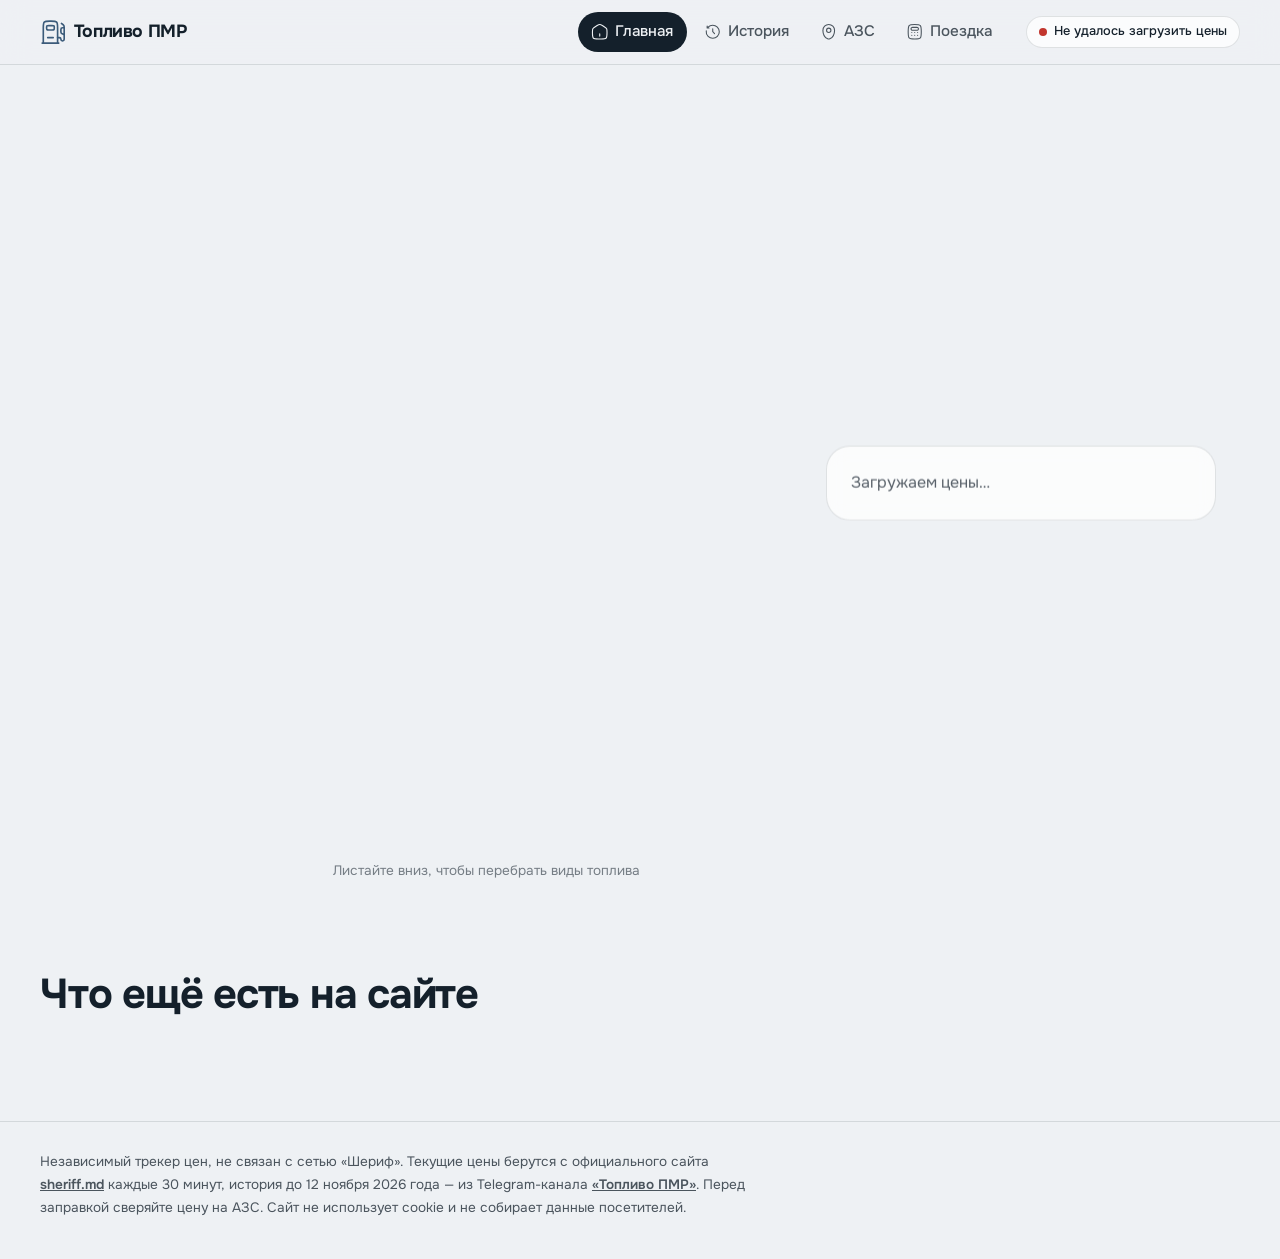
==== index.html @ 455dc2fa "Страницы сайта: 3D-главная, история, АЗС, поездка; иконки Solar" ====
<!doctype html>
<html lang="ru">
<head>
<meta charset="utf-8">
<meta name="viewport" content="width=device-width, initial-scale=1, viewport-fit=cover">
<title>Топливо ПМР</title>
<meta name="description" content="Цены на бензин и дизель в Приднестровье с официального сайта «Шерифа»: обновление каждые 30 минут, история с марта 2026, АЗС, калькулятор поездки.">
<link rel="preconnect" href="https://fonts.googleapis.com">
<link rel="preconnect" href="https://fonts.gstatic.com" crossorigin>
<link href="https://fonts.googleapis.com/css2?family=Onest:wght@400;500;600;700;800&display=swap" rel="stylesheet">
<link rel="stylesheet" href="assets/app.css">
<style>
/* Главная: липкая 3D-сцена в духе версии 5 «Пенки». Плашка с ценой стоит на месте внутри сцены, меняется только её содержимое. */
.story{position:relative}
.stage{position:sticky;top:64px;height:calc(100vh - 64px);height:calc(100svh - 64px);overflow:hidden;perspective:1300px}
#trigs{position:absolute;inset:0;pointer-events:none}
.trig{height:100vh;height:100svh}
.word{position:absolute;left:0;right:0;top:0;bottom:0;display:grid;place-items:center;pointer-events:none}
.word span{position:absolute;left:38%;transform:translate(-50%,30px) scale(.96);font-weight:800;letter-spacing:-.06em;line-height:.8;font-size:clamp(7rem,30vw,26rem);color:var(--soft);opacity:0;transition:opacity .6s var(--ease),transform .8s var(--ease),color .6s;white-space:nowrap}
.word span.on{opacity:1;transform:translate(-50%,0)}
.drops{position:absolute;inset:0;pointer-events:none;opacity:0;transition:opacity .6s}
.drops.on{opacity:1}
.drop{position:absolute;width:var(--s);height:calc(var(--s)*1.3);color:var(--accent);transition:color .6s}
.drop svg{display:block;width:100%;height:100%}
.drop.far svg{filter:blur(2px);opacity:.5}
.drop-front{z-index:3;opacity:0;transition:opacity .6s,color .6s} /* передние капли — отдельные элементы: полноэкранный слой поверх 3D Chrome рисует с ошибкой */
.drop-front.on{opacity:1}

/* закрытая 3D-канистра: корпус, ручка на стойках и крышка — коробки из шести граней */
.can-pos{position:absolute;left:38%;top:52%;width:0;height:0;transform-style:preserve-3d;z-index:2}
.can{position:absolute;left:0;top:0;width:0;height:0;transform-style:preserve-3d}
.part{position:absolute;left:0;top:0;width:0;height:0;transform-style:preserve-3d}
.f{position:absolute;border-radius:6px;transition:background-color .6s}
.f-front,.f-back{background:var(--can)}
.f-left,.f-right,.f-bottom{background:var(--can-side)}
.f-top{background:var(--can-top)}
/* выдавленный крест, как на настоящих канистрах */
.x{background:
  linear-gradient(32deg,transparent calc(50% - 3px),rgba(255,255,255,.1) calc(50% - 3px),rgba(255,255,255,.1) calc(50% + 3px),transparent calc(50% + 3px)),
  linear-gradient(-32deg,transparent calc(50% - 3px),rgba(0,0,0,.14) calc(50% - 3px),rgba(0,0,0,.14) calc(50% + 3px),transparent calc(50% + 3px)),var(--can)}
.f-left.x,.f-right.x{background-color:var(--can-side)}
.lbl{position:absolute;inset:16% 12% 12%;display:flex;flex-direction:column;justify-content:space-between;color:var(--label);transition:color .6s}
.lbl .code{font-weight:800;letter-spacing:-.06em;line-height:.85}
.lbl .nm{font-weight:600;opacity:.9}
.lbl .brand{display:flex;justify-content:space-between;opacity:.7;font-weight:500}
.shadow{position:absolute;left:-150px;top:0;width:300px;height:60px;background:radial-gradient(closest-side,rgba(0,0,0,.22),transparent);filter:blur(4px);transform:rotateX(90deg)}

/* плашка с ценой — неподвижна внутри сцены */
.info{position:absolute;right:max(24px,5vw);top:50%;transform:translateY(-50%);width:min(390px,40vw);z-index:5;display:grid;gap:14px}
.info .inner{transition:opacity .35s var(--ease),transform .35s var(--ease)}
.info.swap .inner{opacity:0;transform:translateY(8px)}
.info h1{font-size:1.6rem}
.info .label{font-size:.85rem;font-weight:600;opacity:.65;margin-bottom:6px}
.price{font-weight:800;font-size:clamp(3rem,6vw,4.4rem);letter-spacing:-.05em;line-height:.95}
.price small{font-size:1rem;font-weight:500;letter-spacing:0;opacity:.6;margin-left:.3rem}
.meta{display:flex;flex-wrap:wrap;gap:6px;margin-top:12px}
.spark{width:100%;height:56px;display:block;margin-top:14px}
.spark-cap{display:flex;justify-content:space-between;font-size:.78rem;opacity:.6}
.acts{display:flex;gap:8px;flex-wrap:wrap;margin-top:16px}
.rows{list-style:none;padding:0;display:grid;gap:2px;margin-top:10px}
.rows button{width:100%;display:grid;grid-template-columns:44px 1fr auto;align-items:center;gap:10px;background:none;border:0;border-radius:12px;padding:8px 6px;text-align:left;cursor:pointer;transition:background-color .2s}
.rows button:hover{background:var(--soft)}
.rows .code{display:grid;place-items:center;height:30px;border-radius:8px;color:#fff;font-weight:700;font-size:.85rem}
.rows b{font-weight:700;font-size:1.05rem}
.hint{position:absolute;left:38%;bottom:20px;transform:translateX(-50%);font-size:.85rem;opacity:.55;z-index:5;transition:opacity .4s}

/* дальше — ссылки на разделы */
.next{padding-block:72px 0}
.next h2{font-size:clamp(1.8rem,4vw,2.6rem);margin-bottom:24px}
.tiles{display:grid;grid-template-columns:repeat(3,minmax(0,1fr));gap:16px}
.tile{display:grid;gap:10px;text-decoration:none;transition:transform .3s var(--ease),border-color .3s}
.tile:hover{transform:translateY(-4px);border-color:var(--ink)}
.tile .icon{width:2rem;height:2rem;color:var(--accent)}
.tile h3{font-size:1.4rem}
.tile p{opacity:.7}
.tile .go{display:flex;align-items:center;gap:.4rem;font-weight:600;margin-top:6px}

@media (max-width:820px){
  .stage{top:64px;height:calc(100svh - 64px - 70px)}
  .word span{left:50%;top:22%;font-size:clamp(6rem,34vw,12rem)}
  .can-pos{left:50%;top:33%}
  .info{left:12px;right:12px;top:auto;bottom:12px;transform:none;width:auto}
  .info.box{padding:16px 18px}
  .price{font-size:2.6rem}
  .spark{height:40px;margin-top:8px}
  .rows button{padding:5px 4px}
  .hint{display:none}
  .tiles{grid-template-columns:minmax(0,1fr)}
}
</style>
</head>
<body>
<main>
  <div class="story" id="story">
    <div class="stage" id="stage">
      <div class="word" id="words" aria-hidden="true"></div>
      <div class="can-pos" id="canPos"><div class="can" id="can"></div></div>
      <section class="info box" id="info" aria-live="polite"><div class="inner" id="infoInner"><p class="muted">Загружаем цены…</p></div></section>
      <span class="hint" id="hint">Листайте вниз, чтобы перебрать виды топлива</span>
    </div>
    <div id="trigs"></div>
  </div>

  <section class="next gutter"><div class="wrap">
    <h2>Что ещё есть на сайте</h2>
    <div class="tiles" id="tiles"></div>
  </div></section>
</main>

<script type="module">
import { chrome, watchData, FUEL_META, icon, rub, esc, fmtDate, deltaPill } from './assets/app.js';
chrome();
const $ = s => document.querySelector(s);
const reduce = matchMedia('(prefers-reduced-motion:reduce)').matches;
const DROPS = [[8,16,34,.25],[60,10,22,.2],[66,70,46,.5],[4,68,58,.55],[50,86,20,.2],[22,40,26,.22],[70,36,18,.2]];
let api = null, current = 'intro', built = false;

// ---------- канистра: коробка из шести граней с центром в начале координат
function box(w, h, d, cls = '', front = '', back = '') {
  const f = (name, fw, fh, tr, inner = '') => `<div class="f f-${name} ${name === 'left' || name === 'right' || name === 'back' ? cls : ''}" style="width:${fw}px;height:${fh}px;left:${-fw / 2}px;top:${-fh / 2}px;transform:${tr}">${inner}</div>`;
  return f('front', w, h, `translateZ(${d / 2}px)`, front) + f('back', w, h, `rotateY(180deg) translateZ(${d / 2}px)`, back)
    + f('right', d, h, `rotateY(90deg) translateZ(${w / 2}px)`) + f('left', d, h, `rotateY(-90deg) translateZ(${w / 2}px)`)
    + f('top', w, d, `rotateX(90deg) translateZ(${h / 2}px)`) + f('bottom', w, d, `rotateX(-90deg) translateZ(${h / 2}px)`);
}
const part = (x, y, z, html) => `<div class="part" style="transform:translate3d(${x}px,${y}px,${z}px)">${html}</div>`;
function buildCan() {
  const W = Math.round(Math.min(220, innerWidth * (innerWidth < 820 ? .38 : .17))), H = W * 1.32, D = W * .5;
  const hb = W * .44, post = W * .16, th = W * .07, hx = W * .12, top = -H / 2;
  const label = `<div class="lbl" style="font-size:${W * .065}px"><div><div class="code" id="cCode" style="font-size:${W * .34}px">ПМР</div><div class="nm" id="cName">Цены «Шерифа»</div></div><div class="brand"><span>Топливо ПМР</span><span id="cVol">20 л</span></div></div>`;
  $('#can').innerHTML =
    box(W, H, D, 'x', label, '')
    + part(hx, top - post - th / 2, 0, box(hb, th, D * .3))                                   // ручка
    + part(hx - hb / 2 + th / 2, top - post / 2, 0, box(th, post, D * .3))                    // стойки ручки
    + part(hx + hb / 2 - th / 2, top - post / 2, 0, box(th, post, D * .3))
    + part(-W * .3, top - W * .05, D * .1, box(W * .16, W * .1, W * .16))                     // крышка горловины
    + `<div class="shadow" style="transform:translateY(${H / 2 + 4}px) rotateX(90deg)"></div>`;
}

// ---------- сцена
function buildStory() {
  const words = $('#words'), stage = $('#stage');
  words.innerHTML = `<span data-w="intro" class="on">ПМР</span>` + api.fuels.map(f => `<span data-w="${f.id}">${FUEL_META[f.id].code}</span>`).join('');
  ['intro', ...api.fuels.map(f => f.id)].forEach(fl => {
    const layer = document.createElement('div'); layer.className = 'drops'; layer.dataset.l = fl; stage.insertBefore(layer, $('#canPos'));
    DROPS.forEach(([x, y, s, sp]) => {
      const front = sp >= .45, d = document.createElement('div');
      d.className = 'drop' + (sp < .3 ? ' far' : '') + (front ? ' drop-front' : '');
      d.style.cssText = `left:${x}%;top:${y}%;--s:${s}px`; d.dataset.speed = sp; d.dataset.fl = fl;
      d.innerHTML = icon('drop', '');
      (front ? stage : layer).appendChild(d);
    });
  });
  $('#trigs').innerHTML = ['intro', ...api.fuels.map(f => f.id)].map(id => `<div class="trig" data-f="${id}" id="t-${id}"></div>`).join('');
  $('#story').style.height = `calc(${api.fuels.length + 1} * 100svh)`; // триггеры лежат поверх сцены, по экрану на вид топлива
  const io = new IntersectionObserver(es => es.forEach(e => { if (e.isIntersecting) setFuel(e.target.dataset.f); }), { rootMargin: '-50% 0px -50% 0px' });
  document.querySelectorAll('.trig').forEach(t => io.observe(t));
  buildCan();
  let rt; addEventListener('resize', () => { clearTimeout(rt); rt = setTimeout(() => { buildCan(); fillCan(current); }, 150); });
  built = true;
}

function sparkline(id) {
  const edge = Date.now() - 90 * 864e5, h = api.history;
  const pts = h.filter(p => new Date(p.t).getTime() >= edge);
  const before = [...h].reverse().find(p => new Date(p.t).getTime() < edge);
  const series = [...(before ? [{ t: new Date(edge).toISOString(), v: before.rub[id] }] : []), ...pts.map(p => ({ t: p.t, v: p.rub[id] })), { t: new Date().toISOString(), v: api.price(id) }];
  const t0 = new Date(series[0].t).getTime(), t1 = Date.now(), vs = series.map(p => p.v), lo = Math.min(...vs), hi = Math.max(...vs) || 1;
  const X = t => (new Date(t).getTime() - t0) / (t1 - t0 || 1) * 300, Y = v => 50 - (hi === lo ? 25 : (v - lo) / (hi - lo) * 44) - 3;
  let d = ''; series.forEach((p, i) => { d += i ? `H${X(p.t).toFixed(1)}V${Y(p.v).toFixed(1)}` : `M0 ${Y(p.v).toFixed(1)}`; });
  return { svg: `<svg class="spark" viewBox="0 0 300 50" preserveAspectRatio="none" aria-hidden="true"><path d="${d}V50H0Z" fill="${FUEL_META[id].color}" opacity=".12"/><path d="${d}" fill="none" stroke="${FUEL_META[id].color}" stroke-width="2.5" vector-effect="non-scaling-stroke"/></svg>`, lo, hi };
}

function infoHtml(id) {
  if (id === 'intro') {
    return `<div class="label">Розничные цены «Шерифа» сегодня</div><h1>Цены на топливо в Приднестровье</h1>
      <ul class="rows num">${api.fuels.map(f => `<li><button type="button" data-go="${f.id}"><span class="code" style="background:${FUEL_META[f.id].color}">${FUEL_META[f.id].code}</span><span>${esc(f.name)}</span><b>${rub(api.price(f.id))} ₽</b></button></li>`).join('')}</ul>`;
  }
  const f = api.fuel(id), lc = api.lastChange(id), m = api.changeOver(id, 30), usd = api.usd(id), card = api.latest.cards?.[1]?.rub?.[id], sp = sparkline(id);
  return `<div class="label">${esc(f.name)}</div><div class="price num">${rub(api.price(id))}<small>₽ / л</small></div>
    <div class="meta num">${lc ? deltaPill(lc.d, ' · ' + fmtDate(lc.t)) : ''}${m != null ? deltaPill(m, ' за месяц') : ''}${usd ? `<span class="pill">$${usd.toFixed(2)}</span>` : ''}${card ? `<span class="pill">${icon('card-linear')}от 1000 л: ${rub(card)}</span>` : ''}</div>
    ${sp.svg}<div class="spark-cap num"><span>90 дней</span><span>${rub(sp.lo)} – ${rub(sp.hi)} ₽</span></div>
    <div class="acts"><a class="btn" href="history.html?fuel=${id}">${icon('history-linear')}История</a><a class="btn ghost" href="trip.html?fuel=${id}">${icon('calculator-linear')}Поездка</a></div>`;
}

function fillCan(id) {
  if (!$('#cCode')) return;
  $('#cCode').textContent = id === 'intro' ? 'ПМР' : FUEL_META[id].code;
  $('#cName').textContent = id === 'intro' ? 'Цены «Шерифа»' : api.fuel(id).name;
}

function setFuel(id, force) {
  if (id === current && !force) return; current = id;
  if (id === 'intro') delete document.documentElement.dataset.fuel; else document.documentElement.dataset.fuel = id;
  document.querySelectorAll('.word span').forEach(w => w.classList.toggle('on', w.dataset.w === id));
  document.querySelectorAll('.drops').forEach(l => l.classList.toggle('on', l.dataset.l === id));
  document.querySelectorAll('.drop-front').forEach(d => d.classList.toggle('on', d.dataset.fl === id));
  fillCan(id);
  const info = $('#info');
  info.classList.add('swap');
  setTimeout(() => {
    $('#infoInner').innerHTML = infoHtml(id);
    document.querySelectorAll('[data-go]').forEach(b => b.addEventListener('click', () => $('#t-' + b.dataset.go).scrollIntoView({ behavior: reduce ? 'auto' : 'smooth', block: 'center' })));
    info.classList.remove('swap');
  }, reduce ? 0 : 180);
}

// канистра вращается от прокрутки и наклоняется за курсором; капли — параллакс
let mx = 0, my = 0, ticking = false;
function frame() {
  ticking = false; if (!built) return;
  const story = $('#story'), vh = innerHeight, local = scrollY - story.offsetTop, p = Math.min(Math.max(local / (story.offsetHeight - vh), 0), 1);
  $('#can').style.transform = reduce ? 'rotateX(-12deg) rotateY(-28deg)' : `rotateX(${(-12 - my * 10).toFixed(1)}deg) rotateY(${(-28 + p * 720 + mx * 20).toFixed(1)}deg) translateY(${(Math.sin(p * Math.PI * 10) * 8).toFixed(1)}px)`;
  if (!reduce) document.querySelectorAll('.drop').forEach(el => {
    const i = ['intro', ...api.fuels.map(f => f.id)].indexOf(el.dataset.fl), d = local - i * vh;
    el.style.transform = `translateY(${(-d * el.dataset.speed).toFixed(1)}px) rotate(${(d * .03).toFixed(1)}deg)`;
  });
  $('#hint').style.opacity = local > 40 ? 0 : .55;
}
const req = () => { if (!ticking) { ticking = true; requestAnimationFrame(frame); } };
addEventListener('scroll', req, { passive: true }); addEventListener('resize', req);
if (matchMedia('(pointer:fine)').matches) addEventListener('pointermove', e => { mx = e.clientX / innerWidth - .5; my = e.clientY / innerHeight - .5; req(); });

function tiles() {
  const h = api.history, st = api.latest.cities.reduce((n, c) => n + c.stations.length, 0), trip = 150 * 7.5 / 100 * api.price('f-95');
  $('#tiles').innerHTML = [
    ['history.html', 'history-linear', 'История цен', `${h.length} изменений с ${fmtDate(h[0].t, { day: 'numeric', month: 'long', year: 'numeric' })}. График, рекорды и все шаги цены.`],
    ['stations.html', 'map-point-linear', 'Города и АЗС', `${st} заправок в ${api.latest.cities.length} городах, адреса и маршрут в Яндекс Картах.`],
    ['trip.html', 'calculator-linear', 'Сколько стоит поездка', `Тирасполь — Кишинёв и обратно на 95-м ≈ ${rub(trip)} ₽. Посчитайте свою.`],
  ].map(([href, ic, t, p]) => `<a class="tile box" href="${href}">${icon(ic)}<h3>${t}</h3><p>${p}</p><span class="go">Открыть ${icon('arrow-right-linear')}</span></a>`).join('');
}

watchData(next => {
  api = next;
  if (!built) buildStory();
  setFuel(current, true); tiles(); frame();
});
</script>
</body>
</html>
---- assets/app.css ----
/* Общие стили всех страниц «Топливо ПМР». Палитра меняется под вид топлива через data-fuel на <html>. */
:root{
  --bg:#EEF1F4; --ink:#14202B; --accent:#3B5B7A; --soft:#DCE2E8;
  --can:#2A3846; --can-side:#1C2732; --can-top:#3A4B5C; --label:#EEF1F4;
  --card:rgba(255,255,255,.74); --line:rgba(20,32,43,.12); --down:#16803C; --up:#C2362E;
  --font:"Onest",system-ui,sans-serif; --ease:cubic-bezier(.16,1,.3,1);
}
:root[data-fuel="f-98"]{--bg:#E9E5F5;--ink:#2B1F5C;--accent:#5B47B8;--soft:#D6CFEE;--can:#3A2B7A;--can-side:#271C57;--can-top:#4C3B94;--label:#EFEBFA}
:root[data-fuel="f-95p"]{--bg:#FBEBD3;--ink:#5A3510;--accent:#C07A1E;--soft:#F2D6AC;--can:#B8701A;--can-side:#8A5212;--can-top:#CC8530;--label:#FFF4E2}
:root[data-fuel="f-95"]{--bg:#E2F1E6;--ink:#163D25;--accent:#1F7A45;--soft:#C7E4CF;--can:#1F7A45;--can-side:#145530;--can-top:#2B8F55;--label:#E9F7EC}
:root[data-fuel="f-dte"]{--bg:#E1ECF7;--ink:#10304F;--accent:#1D5C99;--soft:#C8DBEE;--can:#1D5C99;--can-side:#123E69;--can-top:#2A6FB0;--label:#E8F1FA}
:root[data-fuel="f-dt"]{--bg:#E8E7E3;--ink:#222220;--accent:#55554E;--soft:#D4D3CD;--can:#3A3A34;--can-side:#24241F;--can-top:#4A4A43;--label:#EFEEEA}
*{box-sizing:border-box;margin:0}
[hidden]{display:none!important}
html{scroll-behavior:smooth}
body{background:var(--bg);color:var(--ink);font:400 1rem/1.55 var(--font);-webkit-font-smoothing:antialiased;transition:background-color .6s ease,color .6s ease}
a{color:inherit}
button,select,input{font:inherit;color:inherit}
:focus-visible{outline:2px solid var(--ink);outline-offset:3px;border-radius:8px}
.gutter{padding-left:max(20px,env(safe-area-inset-left,0px));padding-right:max(20px,env(safe-area-inset-right,0px))}
.wrap{max-width:1200px;margin:0 auto}
.num{font-variant-numeric:tabular-nums}
.icon{width:1.15em;height:1.15em;flex:none}
h1,h2,h3{font-weight:700;letter-spacing:-.03em;line-height:1.05;text-wrap:balance}

/* шапка и меню */
.site-header{position:sticky;top:0;z-index:40;padding-top:env(safe-area-inset-top,0px);background:color-mix(in srgb,var(--bg) 80%,transparent);backdrop-filter:blur(14px);-webkit-backdrop-filter:blur(14px);border-bottom:1px solid var(--line);transition:background-color .6s}
.site-header .bar{display:flex;align-items:center;gap:20px;height:64px}
.logo{display:flex;align-items:center;gap:.45rem;font-weight:700;font-size:1.1rem;letter-spacing:-.02em;text-decoration:none;white-space:nowrap}
.logo .icon{width:1.5em;height:1.5em;color:var(--accent);transition:color .6s}
.nav{display:flex;gap:4px;margin-left:auto}
.nav a{display:flex;align-items:center;gap:.4rem;padding:.5rem .85rem;border-radius:999px;text-decoration:none;font-weight:500;font-size:.95rem;opacity:.75;transition:background-color .25s,opacity .25s}
.nav a:hover{opacity:1;background:var(--soft)}
.nav a[aria-current=page]{opacity:1;background:var(--ink);color:var(--bg)}
.status{display:inline-flex;align-items:center;gap:.45rem;font-size:.8rem;font-weight:500;border:1px solid var(--line);border-radius:999px;padding:.3rem .75rem;background:var(--card);white-space:nowrap}
.status i{width:8px;height:8px;border-radius:50%;background:var(--down);animation:pulse 2s ease-in-out infinite}
.status.err i{background:var(--up);animation:none}
@keyframes pulse{50%{opacity:.35}}

/* общие элементы */
.box{background:var(--card);border:1px solid var(--line);border-radius:24px;padding:24px;backdrop-filter:blur(10px);-webkit-backdrop-filter:blur(10px)}
.chips{display:flex;flex-wrap:wrap;gap:6px}
.chip{border:1px solid var(--line);background:var(--card);border-radius:999px;padding:.42rem .9rem;font-weight:500;font-size:.9rem;cursor:pointer;transition:background-color .25s,color .25s,border-color .25s}
.chip:hover{border-color:var(--ink)}
.chip[aria-pressed=true]{background:var(--ink);color:var(--bg);border-color:var(--ink)}
.chip .sw{display:inline-block;width:8px;height:8px;border-radius:50%;margin-right:.4rem;vertical-align:1px}
.pill{display:inline-flex;align-items:center;gap:.3rem;font-size:.82rem;font-weight:600;border:1px solid var(--line);border-radius:999px;padding:.22rem .65rem;background:var(--card)}
.pill.down{color:var(--down)}.pill.up{color:var(--up)}
.btn{display:inline-flex;align-items:center;gap:.45rem;font-weight:600;font-size:.95rem;background:var(--ink);color:var(--bg);border:0;border-radius:999px;padding:.75rem 1.2rem;cursor:pointer;text-decoration:none;transition:background-color .6s,color .6s,transform .15s var(--ease)}
.btn:active{transform:scale(.96)}
.btn.ghost{background:transparent;color:var(--ink);border:1px solid var(--line)}
.page-head{padding-block:56px 28px}
.page-head h1{font-size:clamp(2.2rem,5.5vw,3.6rem)}
.page-head p{max-width:56ch;margin-top:12px;opacity:.75}
.muted{opacity:.7}
.site-footer{margin-top:80px;border-top:1px solid var(--line);padding-block:28px 40px;font-size:.85rem;line-height:1.7}
.site-footer p{opacity:.75;max-width:80ch}
.site-footer a{font-weight:600}

/* нижнее меню на телефоне */
.tabbar{display:none}
@media (max-width:820px){
  .nav{display:none}
  .status{margin-left:auto;font-size:.72rem;padding:.25rem .6rem}
  .tabbar{display:flex;position:fixed;left:0;right:0;bottom:0;z-index:50;justify-content:space-around;padding:6px 8px calc(6px + env(safe-area-inset-bottom,0px));background:color-mix(in srgb,var(--bg) 86%,transparent);backdrop-filter:blur(14px);-webkit-backdrop-filter:blur(14px);border-top:1px solid var(--line);transition:background-color .6s}
  .tabbar a{display:flex;flex-direction:column;align-items:center;gap:2px;font-size:.7rem;font-weight:500;text-decoration:none;padding:6px 10px;border-radius:12px;opacity:.65}
  .tabbar a .icon{width:1.4em;height:1.4em}
  .tabbar a[aria-current=page]{opacity:1;color:var(--accent)}
  body{padding-bottom:calc(70px + env(safe-area-inset-bottom,0px))}
}
@media (prefers-reduced-motion:reduce){html{scroll-behavior:auto}*{transition:none!important;animation:none!important}}
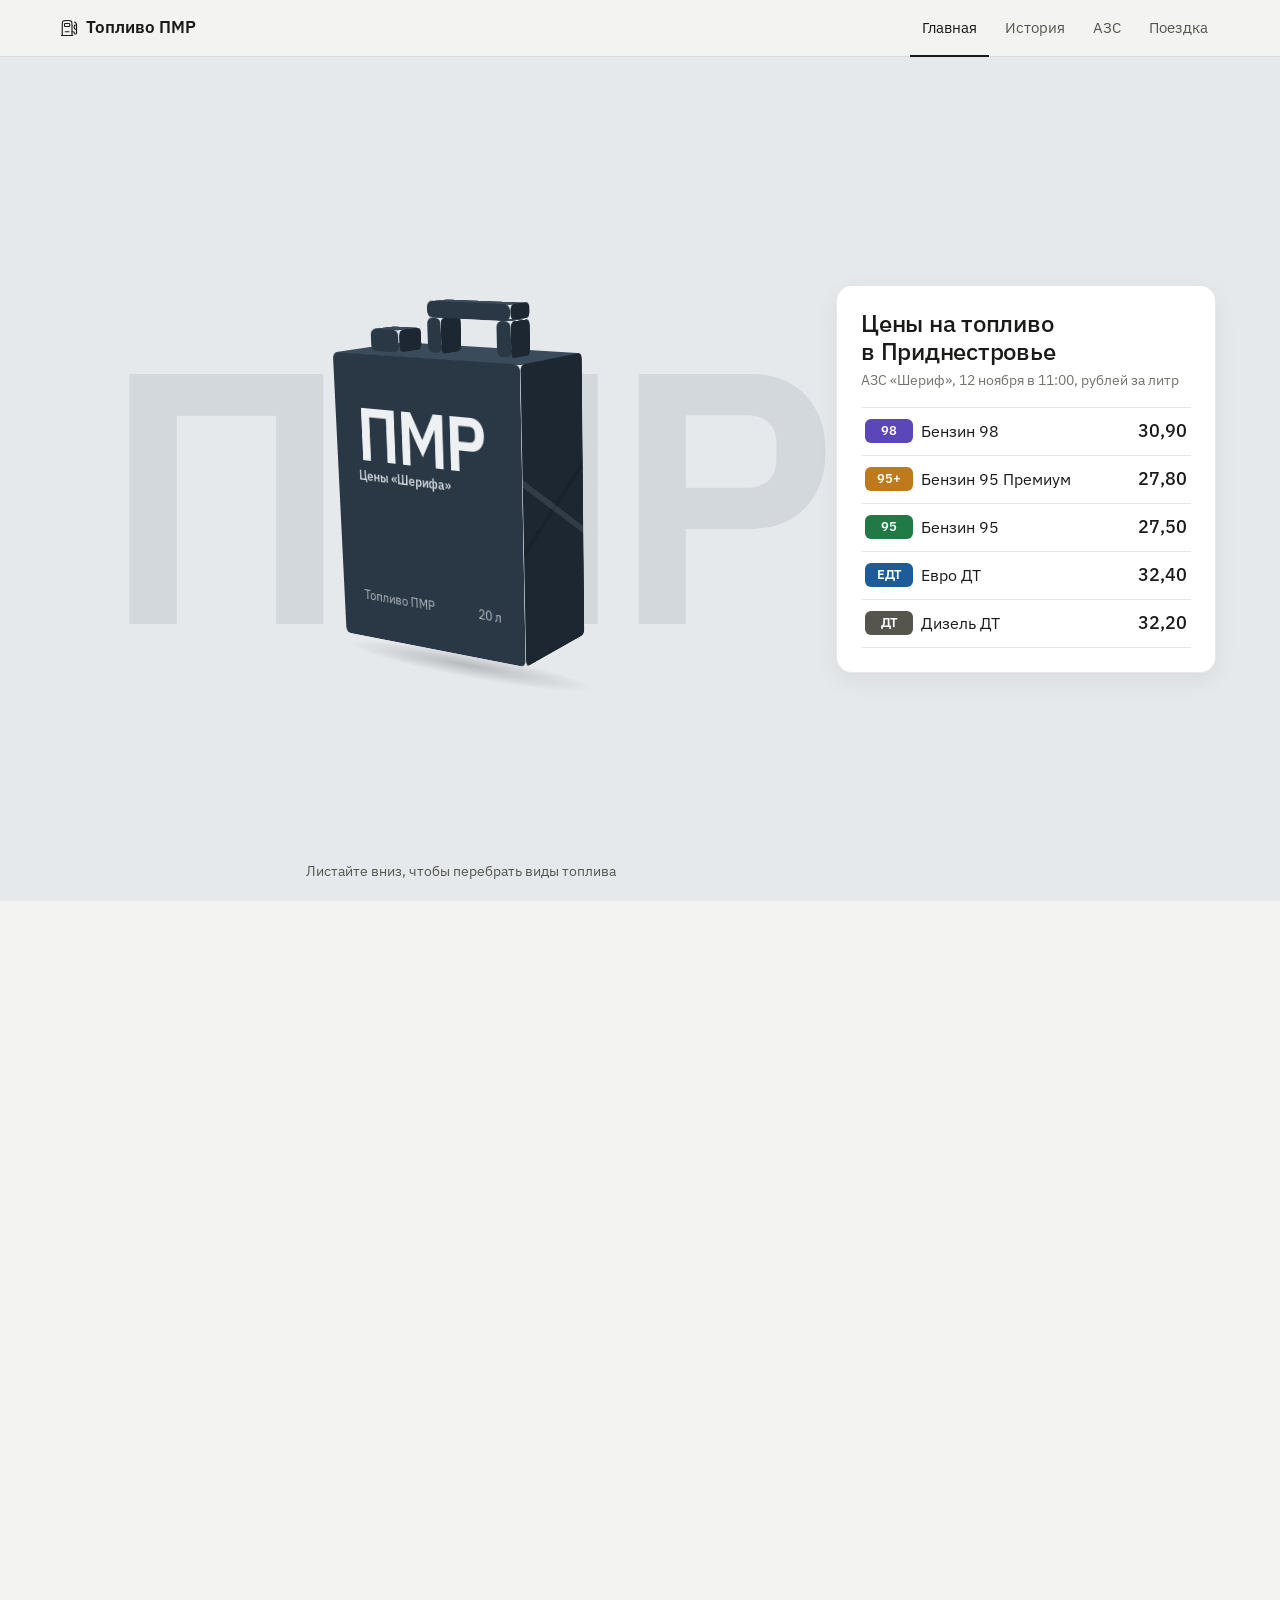
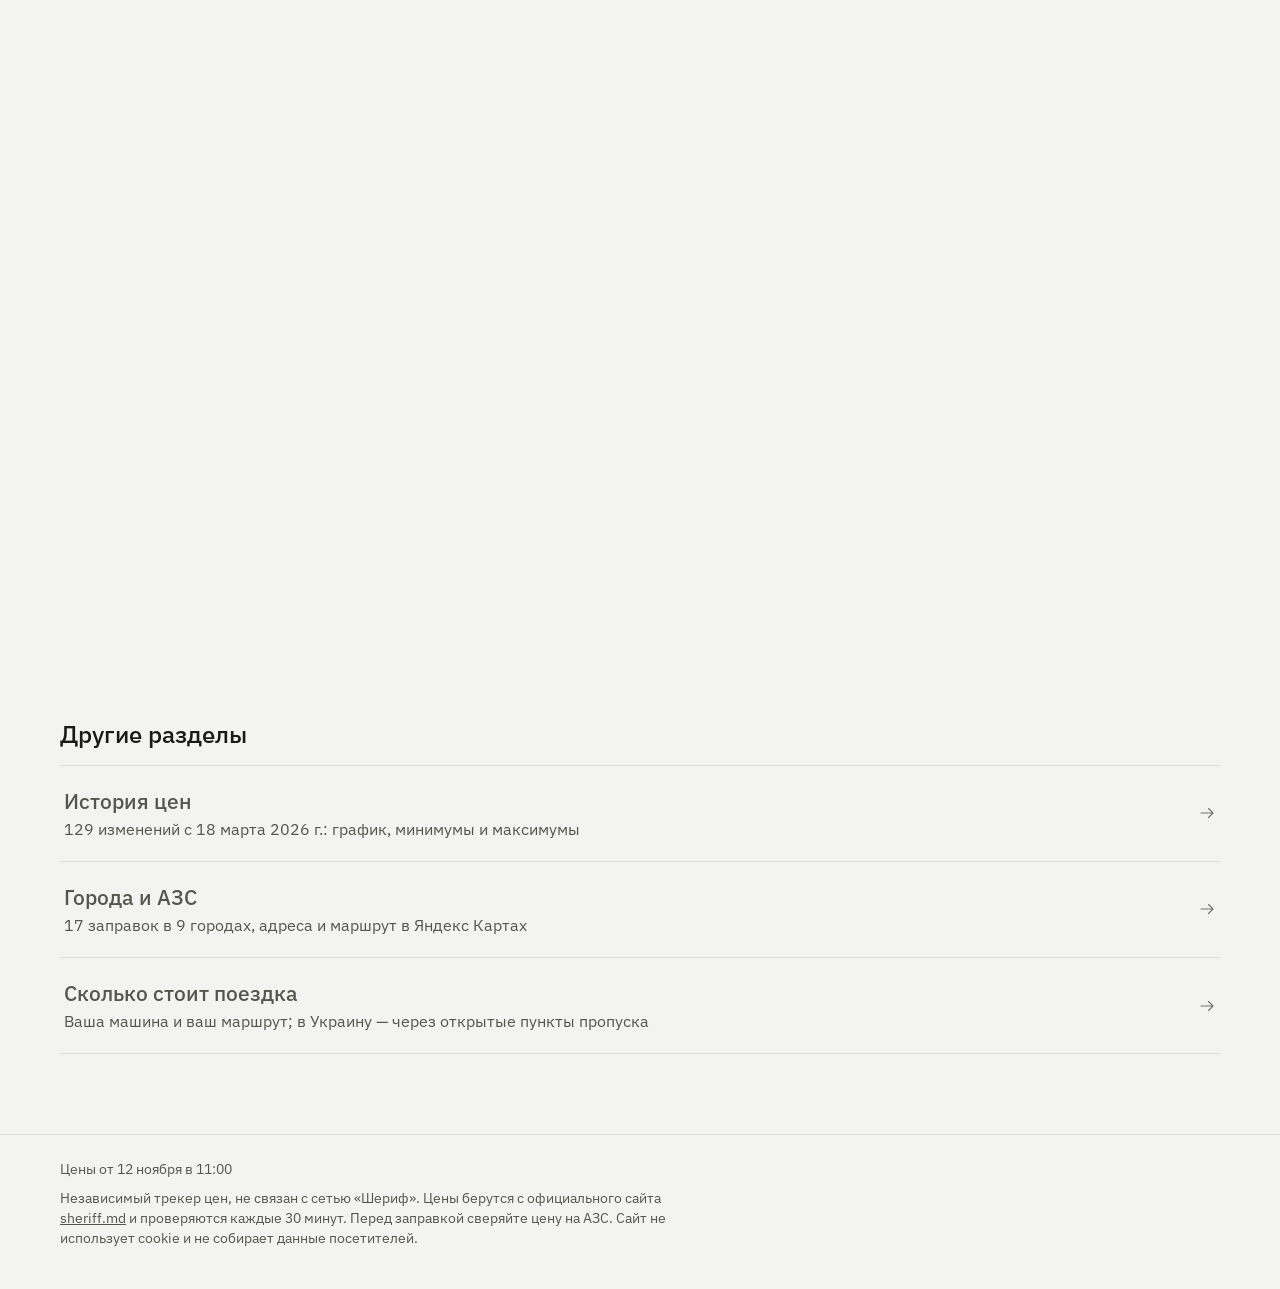
==== commit b77f211d: "feat: smooth phone scroll, quiet pages, trip with any car and route Home: no parallax droplets or bl" ====
--- a/index.html
+++ b/index.html
@@ -7,30 +7,29 @@
 <meta name="description" content="Цены на бензин и дизель в Приднестровье с официального сайта «Шерифа»: обновление каждые 30 минут, история с марта 2026, АЗС, калькулятор поездки.">
 <link rel="preconnect" href="https://fonts.googleapis.com">
 <link rel="preconnect" href="https://fonts.gstatic.com" crossorigin>
-<link href="https://fonts.googleapis.com/css2?family=Onest:wght@400;500;600;700;800&display=swap" rel="stylesheet">
+<link href="https://fonts.googleapis.com/css2?family=IBM+Plex+Sans:wght@400;500;600&display=swap" rel="stylesheet">
 <link rel="stylesheet" href="assets/app.css">
 <style>
-/* Главная: липкая 3D-сцена в духе версии 5 «Пенки». Плашка с ценой стоит на месте внутри сцены, меняется только её содержимое. */
+/* Главная: липкая 3D-сцена. Цвет сцены меняется под вид топлива; всё вокруг нейтральное. */
+:root{--head:56px;--st:#E6E9EC;--soft:#D3D8DD;--can:#2A3846;--can-side:#1C2732;--can-top:#3A4B5C;--label:#EEF1F4}
+:root[data-fuel="f-98"]{--st:#E7E4F1;--soft:#D5CFEA;--can:#3A2B7A;--can-side:#271C57;--can-top:#4C3B94;--label:#EFEBFA}
+:root[data-fuel="f-95p"]{--st:#F3E8D8;--soft:#EBD5B4;--can:#B8701A;--can-side:#8A5212;--can-top:#CC8530;--label:#FFF4E2}
+:root[data-fuel="f-95"]{--st:#E1EDE4;--soft:#C6E0CD;--can:#1F7A45;--can-side:#145530;--can-top:#2B8F55;--label:#E9F7EC}
+:root[data-fuel="f-dte"]{--st:#E0E9F2;--soft:#C7D8EA;--can:#1D5C99;--can-side:#123E69;--can-top:#2A6FB0;--label:#E8F1FA}
+:root[data-fuel="f-dt"]{--st:#E6E5E1;--soft:#D3D2CC;--can:#3A3A34;--can-side:#24241F;--can-top:#4A4A43;--label:#EFEEEA}
 .story{position:relative}
-.stage{position:sticky;top:64px;height:calc(100vh - 64px);height:calc(100svh - 64px);overflow:hidden;perspective:1300px}
 #trigs{position:absolute;inset:0;pointer-events:none}
 .trig{height:100vh;height:100svh}
-.word{position:absolute;left:0;right:0;top:0;bottom:0;display:grid;place-items:center;pointer-events:none}
-.word span{position:absolute;left:38%;transform:translate(-50%,30px) scale(.96);font-weight:800;letter-spacing:-.06em;line-height:.8;font-size:clamp(7rem,30vw,26rem);color:var(--soft);opacity:0;transition:opacity .6s var(--ease),transform .8s var(--ease),color .6s;white-space:nowrap}
-.word span.on{opacity:1;transform:translate(-50%,0)}
-.drops{position:absolute;inset:0;pointer-events:none;opacity:0;transition:opacity .6s}
-.drops.on{opacity:1}
-.drop{position:absolute;width:var(--s);height:calc(var(--s)*1.3);color:var(--accent);transition:color .6s}
-.drop svg{display:block;width:100%;height:100%}
-.drop.far svg{filter:blur(2px);opacity:.5}
-.drop-front{z-index:3;opacity:0;transition:opacity .6s,color .6s} /* передние капли — отдельные элементы: полноэкранный слой поверх 3D Chrome рисует с ошибкой */
-.drop-front.on{opacity:1}
+.stage{position:sticky;top:var(--head);height:calc(100vh - var(--head));height:calc(100svh - var(--head));overflow:hidden;perspective:1300px;background:var(--st);transition:background-color .5s var(--ease);contain:layout paint}
+.word{position:absolute;inset:0;pointer-events:none}
+.word span{position:absolute;left:36%;top:50%;transform:translate(-50%,-46%);font-weight:600;letter-spacing:-.05em;line-height:.8;font-size:clamp(7rem,28vw,24rem);color:var(--soft);opacity:0;transition:opacity .5s var(--ease),color .5s var(--ease);white-space:nowrap}
+.word span.on{opacity:1}
 
 /* закрытая 3D-канистра: корпус, ручка на стойках и крышка — коробки из шести граней */
-.can-pos{position:absolute;left:38%;top:52%;width:0;height:0;transform-style:preserve-3d;z-index:2}
-.can{position:absolute;left:0;top:0;width:0;height:0;transform-style:preserve-3d}
+.can-pos{position:absolute;left:36%;top:52%;width:0;height:0;transform-style:preserve-3d;z-index:2}
+.can{position:absolute;left:0;top:0;width:0;height:0;transform-style:preserve-3d;will-change:transform}
 .part{position:absolute;left:0;top:0;width:0;height:0;transform-style:preserve-3d}
-.f{position:absolute;border-radius:6px;transition:background-color .6s}
+.f{position:absolute;border-radius:6px;backface-visibility:hidden;transition:background-color .5s var(--ease)}
 .f-front,.f-back{background:var(--can)}
 .f-left,.f-right,.f-bottom{background:var(--can-side)}
 .f-top{background:var(--can-top)}
@@ -39,53 +38,58 @@
   linear-gradient(32deg,transparent calc(50% - 3px),rgba(255,255,255,.1) calc(50% - 3px),rgba(255,255,255,.1) calc(50% + 3px),transparent calc(50% + 3px)),
   linear-gradient(-32deg,transparent calc(50% - 3px),rgba(0,0,0,.14) calc(50% - 3px),rgba(0,0,0,.14) calc(50% + 3px),transparent calc(50% + 3px)),var(--can)}
 .f-left.x,.f-right.x{background-color:var(--can-side)}
-.lbl{position:absolute;inset:16% 12% 12%;display:flex;flex-direction:column;justify-content:space-between;color:var(--label);transition:color .6s}
-.lbl .code{font-weight:800;letter-spacing:-.06em;line-height:.85}
-.lbl .nm{font-weight:600;opacity:.9}
-.lbl .brand{display:flex;justify-content:space-between;opacity:.7;font-weight:500}
-.shadow{position:absolute;left:-150px;top:0;width:300px;height:60px;background:radial-gradient(closest-side,rgba(0,0,0,.22),transparent);filter:blur(4px);transform:rotateX(90deg)}
-
-/* плашка с ценой — неподвижна внутри сцены */
-.info{position:absolute;right:max(24px,5vw);top:50%;transform:translateY(-50%);width:min(390px,40vw);z-index:5;display:grid;gap:14px}
-.info .inner{transition:opacity .35s var(--ease),transform .35s var(--ease)}
-.info.swap .inner{opacity:0;transform:translateY(8px)}
-.info h1{font-size:1.6rem}
-.info .label{font-size:.85rem;font-weight:600;opacity:.65;margin-bottom:6px}
-.price{font-weight:800;font-size:clamp(3rem,6vw,4.4rem);letter-spacing:-.05em;line-height:.95}
-.price small{font-size:1rem;font-weight:500;letter-spacing:0;opacity:.6;margin-left:.3rem}
-.meta{display:flex;flex-wrap:wrap;gap:6px;margin-top:12px}
-.spark{width:100%;height:56px;display:block;margin-top:14px}
-.spark-cap{display:flex;justify-content:space-between;font-size:.78rem;opacity:.6}
-.acts{display:flex;gap:8px;flex-wrap:wrap;margin-top:16px}
-.rows{list-style:none;padding:0;display:grid;gap:2px;margin-top:10px}
-.rows button{width:100%;display:grid;grid-template-columns:44px 1fr auto;align-items:center;gap:10px;background:none;border:0;border-radius:12px;padding:8px 6px;text-align:left;cursor:pointer;transition:background-color .2s}
-.rows button:hover{background:var(--soft)}
-.rows .code{display:grid;place-items:center;height:30px;border-radius:8px;color:#fff;font-weight:700;font-size:.85rem}
-.rows b{font-weight:700;font-size:1.05rem}
-.hint{position:absolute;left:38%;bottom:20px;transform:translateX(-50%);font-size:.85rem;opacity:.55;z-index:5;transition:opacity .4s}
-
-/* дальше — ссылки на разделы */
-.next{padding-block:72px 0}
-.next h2{font-size:clamp(1.8rem,4vw,2.6rem);margin-bottom:24px}
-.tiles{display:grid;grid-template-columns:repeat(3,minmax(0,1fr));gap:16px}
-.tile{display:grid;gap:10px;text-decoration:none;transition:transform .3s var(--ease),border-color .3s}
-.tile:hover{transform:translateY(-4px);border-color:var(--ink)}
-.tile .icon{width:2rem;height:2rem;color:var(--accent)}
-.tile h3{font-size:1.4rem}
-.tile p{opacity:.7}
-.tile .go{display:flex;align-items:center;gap:.4rem;font-weight:600;margin-top:6px}
+.lbl{position:absolute;inset:16% 12% 12%;display:flex;flex-direction:column;justify-content:space-between;color:var(--label)}
+.lbl .code{font-weight:600;letter-spacing:-.04em;line-height:.85}
+.lbl .nm{font-weight:500;opacity:.9}
+.lbl .brand{display:flex;justify-content:space-between;opacity:.7}
+.shadow{position:absolute;left:-150px;top:0;width:300px;height:60px;background:radial-gradient(closest-side,rgba(0,0,0,.2),transparent)}
+
+/* карточка с ценой — неподвижна внутри сцены, меняется только содержимое */
+.info{position:absolute;right:max(24px,5vw);top:50%;transform:translateY(-50%);width:min(380px,40vw);z-index:5;box-shadow:0 8px 24px rgba(0,0,0,.06)}
+.info .inner{transition:opacity .2s var(--ease)}
+.info.swap .inner{opacity:0}
+.info h1{font-size:1.5rem;letter-spacing:-.01em}
+.info .sub{color:var(--ink-3);font-size:.9rem;margin-top:4px}
+.info h2{display:flex;align-items:center;gap:10px;font-size:1.1rem}
+.price{font-weight:500;font-size:clamp(3rem,5.5vw,4rem);letter-spacing:-.03em;line-height:1;margin-top:16px}
+.price small{font-size:1rem;letter-spacing:0;color:var(--ink-3);margin-left:6px}
+.facts{display:grid;grid-template-columns:1fr auto;gap:8px 16px;margin-top:20px;font-size:.92rem}
+.facts dt{color:var(--ink-2)}.facts dd{text-align:right}
+.spark{width:100%;height:44px;display:block;margin-top:20px}
+.spark-cap{font-size:.8rem;color:var(--ink-3);margin-top:4px}
+.acts{display:flex;gap:8px;flex-wrap:wrap;margin-top:20px}
+.rows{list-style:none;padding:0;margin-top:16px;border-top:1px solid var(--line)}
+.rows button{width:100%;display:grid;grid-template-columns:48px 1fr auto;align-items:center;gap:8px;min-height:48px;background:none;border:0;border-bottom:1px solid var(--line);padding:0 4px;text-align:left;cursor:pointer;transition:background-color .15s var(--ease)}
+.rows button:hover{background:var(--bg)}
+.rows b{font-weight:500;font-size:1.1rem}
+.hint{position:absolute;left:36%;bottom:20px;transform:translateX(-50%);font-size:.85rem;color:var(--ink-2);z-index:5;transition:opacity .3s}
+
+/* дальше — разделы */
+.sections{padding-block:64px 0}
+.sections h2{font-size:1.5rem;margin-bottom:16px}
+.links{list-style:none;padding:0;border-top:1px solid var(--line)}
+.links a{display:grid;grid-template-columns:1fr auto;align-items:center;gap:16px;padding:20px 4px;border-bottom:1px solid var(--line);text-decoration:none;transition:background-color .15s var(--ease)}
+.links a:hover{background:var(--surface)}
+.links b{display:block;font-weight:500;font-size:1.3rem}
+.links span{color:var(--ink-2)}
+.links .icon{color:var(--ink-3)}
 
 @media (max-width:820px){
-  .stage{top:64px;height:calc(100svh - 64px - 70px)}
-  .word span{left:50%;top:22%;font-size:clamp(6rem,34vw,12rem)}
-  .can-pos{left:50%;top:33%}
-  .info{left:12px;right:12px;top:auto;bottom:12px;transform:none;width:auto}
-  .info.box{padding:16px 18px}
-  .price{font-size:2.6rem}
-  .spark{height:40px;margin-top:8px}
-  .rows button{padding:5px 4px}
+  .stage{height:calc(100svh - var(--head) - 64px)}
+  .word span{left:50%;top:24%;font-size:clamp(6rem,32vw,11rem)}
+  .can-pos{left:50%;top:30%}
+  .info{left:12px;right:12px;top:auto;bottom:12px;transform:none;width:auto;padding:16px}
+  .info h1{font-size:1.25rem}
+  .price{font-size:2.5rem;margin-top:8px}
+  .facts{margin-top:12px;font-size:.85rem;gap:4px 12px}
+  .spark,.spark-cap{display:none}
+  .acts{margin-top:12px}
+  .acts .btn{height:40px;flex:1;padding:0 12px;white-space:nowrap}
+  .rows{margin-top:8px}
+  .rows button{min-height:40px}
+  .rows b{font-size:1rem}
   .hint{display:none}
-  .tiles{grid-template-columns:minmax(0,1fr)}
+  .sections{padding-block:48px 0}
 }
 </style>
 </head>
@@ -94,41 +98,40 @@
   <div class="story" id="story">
     <div class="stage" id="stage">
       <div class="word" id="words" aria-hidden="true"></div>
-      <div class="can-pos" id="canPos"><div class="can" id="can"></div></div>
-      <section class="info box" id="info" aria-live="polite"><div class="inner" id="infoInner"><p class="muted">Загружаем цены…</p></div></section>
+      <div class="can-pos" aria-hidden="true"><div class="can" id="can"></div></div>
+      <section class="info box" id="info" aria-live="polite"><div class="inner" id="infoInner"><p class="muted">Загружаем цены</p></div></section>
       <span class="hint" id="hint">Листайте вниз, чтобы перебрать виды топлива</span>
     </div>
     <div id="trigs"></div>
   </div>
 
-  <section class="next gutter"><div class="wrap">
-    <h2>Что ещё есть на сайте</h2>
-    <div class="tiles" id="tiles"></div>
+  <section class="sections gutter"><div class="wrap">
+    <h2>Другие разделы</h2>
+    <ul class="links" id="links"></ul>
   </div></section>
 </main>
 
 <script type="module">
-import { chrome, watchData, FUEL_META, icon, rub, esc, fmtDate, deltaPill } from './assets/app.js';
+import { chrome, watchData, FUEL_META, icon, rub, esc, fmtDate, fmtDateTime, tag, delta } from './assets/app.js';
 chrome();
 const $ = s => document.querySelector(s);
 const reduce = matchMedia('(prefers-reduced-motion:reduce)').matches;
-const DROPS = [[8,16,34,.25],[60,10,22,.2],[66,70,46,.5],[4,68,58,.55],[50,86,20,.2],[22,40,26,.22],[70,36,18,.2]];
 let api = null, current = 'intro', built = false;
 
 // ---------- канистра: коробка из шести граней с центром в начале координат
-function box(w, h, d, cls = '', front = '', back = '') {
+function box(w, h, d, cls = '', front = '') {
   const f = (name, fw, fh, tr, inner = '') => `<div class="f f-${name} ${name === 'left' || name === 'right' || name === 'back' ? cls : ''}" style="width:${fw}px;height:${fh}px;left:${-fw / 2}px;top:${-fh / 2}px;transform:${tr}">${inner}</div>`;
-  return f('front', w, h, `translateZ(${d / 2}px)`, front) + f('back', w, h, `rotateY(180deg) translateZ(${d / 2}px)`, back)
+  return f('front', w, h, `translateZ(${d / 2}px)`, front) + f('back', w, h, `rotateY(180deg) translateZ(${d / 2}px)`)
     + f('right', d, h, `rotateY(90deg) translateZ(${w / 2}px)`) + f('left', d, h, `rotateY(-90deg) translateZ(${w / 2}px)`)
     + f('top', w, d, `rotateX(90deg) translateZ(${h / 2}px)`) + f('bottom', w, d, `rotateX(-90deg) translateZ(${h / 2}px)`);
 }
 const part = (x, y, z, html) => `<div class="part" style="transform:translate3d(${x}px,${y}px,${z}px)">${html}</div>`;
 function buildCan() {
-  const W = Math.round(Math.min(220, innerWidth * (innerWidth < 820 ? .38 : .17))), H = W * 1.32, D = W * .5;
+  const W = Math.round(Math.min(220, innerWidth * (innerWidth < 820 ? .34 : .17))), H = W * 1.32, D = W * .5;
   const hb = W * .44, post = W * .16, th = W * .07, hx = W * .12, top = -H / 2;
-  const label = `<div class="lbl" style="font-size:${W * .065}px"><div><div class="code" id="cCode" style="font-size:${W * .34}px">ПМР</div><div class="nm" id="cName">Цены «Шерифа»</div></div><div class="brand"><span>Топливо ПМР</span><span id="cVol">20 л</span></div></div>`;
+  const label = `<div class="lbl" style="font-size:${W * .065}px"><div><div class="code" id="cCode" style="font-size:${W * .34}px">ПМР</div><div class="nm" id="cName">Цены «Шерифа»</div></div><div class="brand"><span>Топливо ПМР</span><span>20 л</span></div></div>`;
   $('#can').innerHTML =
-    box(W, H, D, 'x', label, '')
+    box(W, H, D, 'x', label)
     + part(hx, top - post - th / 2, 0, box(hb, th, D * .3))                                   // ручка
     + part(hx - hb / 2 + th / 2, top - post / 2, 0, box(th, post, D * .3))                    // стойки ручки
     + part(hx + hb / 2 - th / 2, top - post / 2, 0, box(th, post, D * .3))
@@ -136,50 +139,41 @@
     + `<div class="shadow" style="transform:translateY(${H / 2 + 4}px) rotateX(90deg)"></div>`;
 }
 
-// ---------- сцена
+// ---------- сцена: по экрану прокрутки на каждый вид топлива
 function buildStory() {
-  const words = $('#words'), stage = $('#stage');
-  words.innerHTML = `<span data-w="intro" class="on">ПМР</span>` + api.fuels.map(f => `<span data-w="${f.id}">${FUEL_META[f.id].code}</span>`).join('');
-  ['intro', ...api.fuels.map(f => f.id)].forEach(fl => {
-    const layer = document.createElement('div'); layer.className = 'drops'; layer.dataset.l = fl; stage.insertBefore(layer, $('#canPos'));
-    DROPS.forEach(([x, y, s, sp]) => {
-      const front = sp >= .45, d = document.createElement('div');
-      d.className = 'drop' + (sp < .3 ? ' far' : '') + (front ? ' drop-front' : '');
-      d.style.cssText = `left:${x}%;top:${y}%;--s:${s}px`; d.dataset.speed = sp; d.dataset.fl = fl;
-      d.innerHTML = icon('drop', '');
-      (front ? stage : layer).appendChild(d);
-    });
-  });
-  $('#trigs').innerHTML = ['intro', ...api.fuels.map(f => f.id)].map(id => `<div class="trig" data-f="${id}" id="t-${id}"></div>`).join('');
-  $('#story').style.height = `calc(${api.fuels.length + 1} * 100svh)`; // триггеры лежат поверх сцены, по экрану на вид топлива
+  const ids = ['intro', ...api.fuels.map(f => f.id)];
+  $('#words').innerHTML = ids.map(id => `<span data-w="${id}"${id === 'intro' ? ' class="on"' : ''}>${id === 'intro' ? 'ПМР' : FUEL_META[id].code}</span>`).join('');
+  $('#trigs').innerHTML = ids.map(id => `<div class="trig" data-f="${id}" id="t-${id}"></div>`).join('');
+  $('#story').style.height = `calc(${ids.length} * 100svh)`;
   const io = new IntersectionObserver(es => es.forEach(e => { if (e.isIntersecting) setFuel(e.target.dataset.f); }), { rootMargin: '-50% 0px -50% 0px' });
   document.querySelectorAll('.trig').forEach(t => io.observe(t));
   buildCan();
-  let rt; addEventListener('resize', () => { clearTimeout(rt); rt = setTimeout(() => { buildCan(); fillCan(current); }, 150); });
+  let rt, w = innerWidth;
+  // на телефоне resize срабатывает при прятании адресной строки — перестраиваем только при смене ширины
+  addEventListener('resize', () => { if (innerWidth === w) return; w = innerWidth; clearTimeout(rt); rt = setTimeout(() => { buildCan(); fillCan(current); frame(); }, 150); });
   built = true;
 }
 
 function sparkline(id) {
   const edge = Date.now() - 90 * 864e5, h = api.history;
-  const pts = h.filter(p => new Date(p.t).getTime() >= edge);
   const before = [...h].reverse().find(p => new Date(p.t).getTime() < edge);
-  const series = [...(before ? [{ t: new Date(edge).toISOString(), v: before.rub[id] }] : []), ...pts.map(p => ({ t: p.t, v: p.rub[id] })), { t: new Date().toISOString(), v: api.price(id) }];
-  const t0 = new Date(series[0].t).getTime(), t1 = Date.now(), vs = series.map(p => p.v), lo = Math.min(...vs), hi = Math.max(...vs) || 1;
-  const X = t => (new Date(t).getTime() - t0) / (t1 - t0 || 1) * 300, Y = v => 50 - (hi === lo ? 25 : (v - lo) / (hi - lo) * 44) - 3;
+  const series = [...(before ? [{ t: edge, v: before.rub[id] }] : []), ...h.filter(p => new Date(p.t).getTime() >= edge).map(p => ({ t: new Date(p.t).getTime(), v: p.rub[id] })), { t: Date.now(), v: api.price(id) }];
+  const t0 = series[0].t, t1 = Date.now(), vs = series.map(p => p.v), lo = Math.min(...vs), hi = Math.max(...vs);
+  const X = t => (t - t0) / (t1 - t0 || 1) * 300, Y = v => 40 - (hi === lo ? 18 : (v - lo) / (hi - lo) * 36) - 2;
   let d = ''; series.forEach((p, i) => { d += i ? `H${X(p.t).toFixed(1)}V${Y(p.v).toFixed(1)}` : `M0 ${Y(p.v).toFixed(1)}`; });
-  return { svg: `<svg class="spark" viewBox="0 0 300 50" preserveAspectRatio="none" aria-hidden="true"><path d="${d}V50H0Z" fill="${FUEL_META[id].color}" opacity=".12"/><path d="${d}" fill="none" stroke="${FUEL_META[id].color}" stroke-width="2.5" vector-effect="non-scaling-stroke"/></svg>`, lo, hi };
+  return { svg: `<svg class="spark" viewBox="0 0 300 40" preserveAspectRatio="none" aria-hidden="true"><path d="${d}" fill="none" stroke="${FUEL_META[id].color}" stroke-width="2" vector-effect="non-scaling-stroke"/></svg>`, lo, hi };
 }
 
 function infoHtml(id) {
   if (id === 'intro') {
-    return `<div class="label">Розничные цены «Шерифа» сегодня</div><h1>Цены на топливо в Приднестровье</h1>
-      <ul class="rows num">${api.fuels.map(f => `<li><button type="button" data-go="${f.id}"><span class="code" style="background:${FUEL_META[f.id].color}">${FUEL_META[f.id].code}</span><span>${esc(f.name)}</span><b>${rub(api.price(f.id))} ₽</b></button></li>`).join('')}</ul>`;
+    return `<h1>Цены на топливо в Приднестровье</h1><p class="sub">АЗС «Шериф», ${fmtDateTime(api.latest.changedAt)}, рублей за литр</p>
+      <ul class="rows num">${api.fuels.map(f => `<li><button type="button" data-go="${f.id}">${tag(f.id)}<span>${esc(f.name)}</span><b>${rub(api.price(f.id))}</b></button></li>`).join('')}</ul>`;
   }
   const f = api.fuel(id), lc = api.lastChange(id), m = api.changeOver(id, 30), usd = api.usd(id), card = api.latest.cards?.[1]?.rub?.[id], sp = sparkline(id);
-  return `<div class="label">${esc(f.name)}</div><div class="price num">${rub(api.price(id))}<small>₽ / л</small></div>
-    <div class="meta num">${lc ? deltaPill(lc.d, ' · ' + fmtDate(lc.t)) : ''}${m != null ? deltaPill(m, ' за месяц') : ''}${usd ? `<span class="pill">$${usd.toFixed(2)}</span>` : ''}${card ? `<span class="pill">${icon('card-linear')}от 1000 л: ${rub(card)}</span>` : ''}</div>
-    ${sp.svg}<div class="spark-cap num"><span>90 дней</span><span>${rub(sp.lo)} – ${rub(sp.hi)} ₽</span></div>
-    <div class="acts"><a class="btn" href="history.html?fuel=${id}">${icon('history-linear')}История</a><a class="btn ghost" href="trip.html?fuel=${id}">${icon('calculator-linear')}Поездка</a></div>`;
+  return `<h2>${tag(id)}${esc(f.name)}</h2><div class="price num">${rub(api.price(id))}<small>₽ за литр</small></div>
+    <dl class="facts num">${lc ? `<dt>Последнее изменение, ${fmtDate(lc.t)}</dt><dd>${delta(lc.d)}</dd>` : ''}${m != null ? `<dt>За 30 дней</dt><dd>${delta(m)}</dd>` : ''}${usd ? `<dt>В долларах</dt><dd>$${rub(usd)}</dd>` : ''}${card ? `<dt>Топливная карта от 1000 л</dt><dd>${rub(card)} ₽</dd>` : ''}</dl>
+    ${sp.svg}<p class="spark-cap num">90 дней: от ${rub(sp.lo)} до ${rub(sp.hi)} ₽</p>
+    <div class="acts"><a class="btn" href="history.html?fuel=${id}">История цены</a><a class="btn ghost" href="trip.html?fuel=${id}">Расчёт поездки</a></div>`;
 }
 
 function fillCan(id) {
@@ -192,8 +186,6 @@
   if (id === current && !force) return; current = id;
   if (id === 'intro') delete document.documentElement.dataset.fuel; else document.documentElement.dataset.fuel = id;
   document.querySelectorAll('.word span').forEach(w => w.classList.toggle('on', w.dataset.w === id));
-  document.querySelectorAll('.drops').forEach(l => l.classList.toggle('on', l.dataset.l === id));
-  document.querySelectorAll('.drop-front').forEach(d => d.classList.toggle('on', d.dataset.fl === id));
   fillCan(id);
   const info = $('#info');
   info.classList.add('swap');
@@ -201,38 +193,36 @@
     $('#infoInner').innerHTML = infoHtml(id);
     document.querySelectorAll('[data-go]').forEach(b => b.addEventListener('click', () => $('#t-' + b.dataset.go).scrollIntoView({ behavior: reduce ? 'auto' : 'smooth', block: 'center' })));
     info.classList.remove('swap');
-  }, reduce ? 0 : 180);
-}
-
-// канистра вращается от прокрутки и наклоняется за курсором; капли — параллакс
-let mx = 0, my = 0, ticking = false;
+  }, reduce ? 0 : 150);
+}
+
+// канистра поворачивается от прокрутки; за курсором наклоняется только на компьютере. Каждый кадр меняется один transform.
+let mx = 0, my = 0, ticking = false, storyTop = 0, storyRange = 1;
+const measure = () => { const s = $('#story'); storyTop = s.offsetTop; storyRange = Math.max(s.offsetHeight - innerHeight, 1); };
 function frame() {
   ticking = false; if (!built) return;
-  const story = $('#story'), vh = innerHeight, local = scrollY - story.offsetTop, p = Math.min(Math.max(local / (story.offsetHeight - vh), 0), 1);
-  $('#can').style.transform = reduce ? 'rotateX(-12deg) rotateY(-28deg)' : `rotateX(${(-12 - my * 10).toFixed(1)}deg) rotateY(${(-28 + p * 720 + mx * 20).toFixed(1)}deg) translateY(${(Math.sin(p * Math.PI * 10) * 8).toFixed(1)}px)`;
-  if (!reduce) document.querySelectorAll('.drop').forEach(el => {
-    const i = ['intro', ...api.fuels.map(f => f.id)].indexOf(el.dataset.fl), d = local - i * vh;
-    el.style.transform = `translateY(${(-d * el.dataset.speed).toFixed(1)}px) rotate(${(d * .03).toFixed(1)}deg)`;
-  });
-  $('#hint').style.opacity = local > 40 ? 0 : .55;
+  const local = scrollY - storyTop, p = Math.min(Math.max(local / storyRange, 0), 1);
+  $('#can').style.transform = reduce ? 'rotateX(-12deg) rotateY(-28deg)' : `rotateX(${(-12 - my * 10).toFixed(1)}deg) rotateY(${(-28 + p * 540 + mx * 20).toFixed(1)}deg)`;
+  $('#hint').style.opacity = local > 40 ? 0 : 1;
 }
 const req = () => { if (!ticking) { ticking = true; requestAnimationFrame(frame); } };
-addEventListener('scroll', req, { passive: true }); addEventListener('resize', req);
+addEventListener('scroll', req, { passive: true });
+addEventListener('resize', () => { measure(); req(); });
 if (matchMedia('(pointer:fine)').matches) addEventListener('pointermove', e => { mx = e.clientX / innerWidth - .5; my = e.clientY / innerHeight - .5; req(); });
 
-function tiles() {
-  const h = api.history, st = api.latest.cities.reduce((n, c) => n + c.stations.length, 0), trip = 150 * 7.5 / 100 * api.price('f-95');
-  $('#tiles').innerHTML = [
-    ['history.html', 'history-linear', 'История цен', `${h.length} изменений с ${fmtDate(h[0].t, { day: 'numeric', month: 'long', year: 'numeric' })}. График, рекорды и все шаги цены.`],
-    ['stations.html', 'map-point-linear', 'Города и АЗС', `${st} заправок в ${api.latest.cities.length} городах, адреса и маршрут в Яндекс Картах.`],
-    ['trip.html', 'calculator-linear', 'Сколько стоит поездка', `Тирасполь — Кишинёв и обратно на 95-м ≈ ${rub(trip)} ₽. Посчитайте свою.`],
-  ].map(([href, ic, t, p]) => `<a class="tile box" href="${href}">${icon(ic)}<h3>${t}</h3><p>${p}</p><span class="go">Открыть ${icon('arrow-right-linear')}</span></a>`).join('');
+function links() {
+  const h = api.history, st = api.latest.cities.reduce((n, c) => n + c.stations.length, 0);
+  $('#links').innerHTML = [
+    ['history.html', 'История цен', `${h.length} изменений с ${fmtDate(h[0].t, { day: 'numeric', month: 'long', year: 'numeric' })}: график, минимумы и максимумы`],
+    ['stations.html', 'Города и АЗС', `${st} заправок в ${api.latest.cities.length} городах, адреса и маршрут в Яндекс Картах`],
+    ['trip.html', 'Сколько стоит поездка', 'Ваша машина и ваш маршрут; в Украину — через открытые пункты пропуска'],
+  ].map(([href, t, p]) => `<li><a href="${href}"><span><b>${t}</b><span>${p}</span></span>${icon('arrow-right-linear')}</a></li>`).join('');
 }
 
 watchData(next => {
   api = next;
   if (!built) buildStory();
-  setFuel(current, true); tiles(); frame();
+  setFuel(current, true); links(); measure(); frame();
 });
 </script>
 </body>
--- a/assets/app.css
+++ b/assets/app.css
@@ -1,71 +1,68 @@
-/* Общие стили всех страниц «Топливо ПМР». Палитра меняется под вид топлива через data-fuel на <html>. */
+/* Общие стили «Топливо ПМР». Оформление нейтральное; цвет — только у ярлыков марок топлива и у сцены с канистрой. */
 :root{
-  --bg:#EEF1F4; --ink:#14202B; --accent:#3B5B7A; --soft:#DCE2E8;
-  --can:#2A3846; --can-side:#1C2732; --can-top:#3A4B5C; --label:#EEF1F4;
-  --card:rgba(255,255,255,.74); --line:rgba(20,32,43,.12); --down:#16803C; --up:#C2362E;
-  --font:"Onest",system-ui,sans-serif; --ease:cubic-bezier(.16,1,.3,1);
+  --bg:#F3F3F1; --surface:#FFFFFF; --raised:#EAEAE6; --ink:#1A1A18; --ink-2:#55554F; --ink-3:#73736C;
+  --line:rgba(26,26,24,.1); --down:#16803C; --up:#C2362E;
+  --font:"IBM Plex Sans",system-ui,-apple-system,"Segoe UI",sans-serif; --ease:cubic-bezier(.22,1,.36,1);
+  --r-sm:6px; --r:10px; --r-lg:16px;
 }
-:root[data-fuel="f-98"]{--bg:#E9E5F5;--ink:#2B1F5C;--accent:#5B47B8;--soft:#D6CFEE;--can:#3A2B7A;--can-side:#271C57;--can-top:#4C3B94;--label:#EFEBFA}
-:root[data-fuel="f-95p"]{--bg:#FBEBD3;--ink:#5A3510;--accent:#C07A1E;--soft:#F2D6AC;--can:#B8701A;--can-side:#8A5212;--can-top:#CC8530;--label:#FFF4E2}
-:root[data-fuel="f-95"]{--bg:#E2F1E6;--ink:#163D25;--accent:#1F7A45;--soft:#C7E4CF;--can:#1F7A45;--can-side:#145530;--can-top:#2B8F55;--label:#E9F7EC}
-:root[data-fuel="f-dte"]{--bg:#E1ECF7;--ink:#10304F;--accent:#1D5C99;--soft:#C8DBEE;--can:#1D5C99;--can-side:#123E69;--can-top:#2A6FB0;--label:#E8F1FA}
-:root[data-fuel="f-dt"]{--bg:#E8E7E3;--ink:#222220;--accent:#55554E;--soft:#D4D3CD;--can:#3A3A34;--can-side:#24241F;--can-top:#4A4A43;--label:#EFEEEA}
 *{box-sizing:border-box;margin:0}
 [hidden]{display:none!important}
-html{scroll-behavior:smooth}
-body{background:var(--bg);color:var(--ink);font:400 1rem/1.55 var(--font);-webkit-font-smoothing:antialiased;transition:background-color .6s ease,color .6s ease}
+html{scroll-behavior:smooth;-webkit-text-size-adjust:100%}
+body{background:var(--bg);color:var(--ink);font:400 1rem/1.5 var(--font);-webkit-font-smoothing:antialiased}
 a{color:inherit}
 button,select,input{font:inherit;color:inherit}
-:focus-visible{outline:2px solid var(--ink);outline-offset:3px;border-radius:8px}
+:focus-visible{outline:2px solid var(--ink);outline-offset:2px;border-radius:var(--r-sm)}
 .gutter{padding-left:max(20px,env(safe-area-inset-left,0px));padding-right:max(20px,env(safe-area-inset-right,0px))}
-.wrap{max-width:1200px;margin:0 auto}
+.wrap{max-width:1160px;margin:0 auto}
 .num{font-variant-numeric:tabular-nums}
-.icon{width:1.15em;height:1.15em;flex:none}
-h1,h2,h3{font-weight:700;letter-spacing:-.03em;line-height:1.05;text-wrap:balance}
+.icon{width:18px;height:18px;flex:none}
+h1,h2,h3{font-weight:500;line-height:1.15;text-wrap:balance}
+.muted{color:var(--ink-3)}
 
-/* шапка и меню */
-.site-header{position:sticky;top:0;z-index:40;padding-top:env(safe-area-inset-top,0px);background:color-mix(in srgb,var(--bg) 80%,transparent);backdrop-filter:blur(14px);-webkit-backdrop-filter:blur(14px);border-bottom:1px solid var(--line);transition:background-color .6s}
-.site-header .bar{display:flex;align-items:center;gap:20px;height:64px}
-.logo{display:flex;align-items:center;gap:.45rem;font-weight:700;font-size:1.1rem;letter-spacing:-.02em;text-decoration:none;white-space:nowrap}
-.logo .icon{width:1.5em;height:1.5em;color:var(--accent);transition:color .6s}
-.nav{display:flex;gap:4px;margin-left:auto}
-.nav a{display:flex;align-items:center;gap:.4rem;padding:.5rem .85rem;border-radius:999px;text-decoration:none;font-weight:500;font-size:.95rem;opacity:.75;transition:background-color .25s,opacity .25s}
-.nav a:hover{opacity:1;background:var(--soft)}
-.nav a[aria-current=page]{opacity:1;background:var(--ink);color:var(--bg)}
-.status{display:inline-flex;align-items:center;gap:.45rem;font-size:.8rem;font-weight:500;border:1px solid var(--line);border-radius:999px;padding:.3rem .75rem;background:var(--card);white-space:nowrap}
-.status i{width:8px;height:8px;border-radius:50%;background:var(--down);animation:pulse 2s ease-in-out infinite}
-.status.err i{background:var(--up);animation:none}
-@keyframes pulse{50%{opacity:.35}}
+/* ярлык марки топлива — как на стеле АЗС; единственное место, где у интерфейса есть цвет */
+.tag{display:inline-grid;place-items:center;min-width:40px;height:24px;padding:0 6px;border-radius:var(--r-sm);color:#fff;font-weight:600;font-size:.8rem;line-height:1;font-variant-numeric:tabular-nums}
+
+/* шапка */
+.site-header{position:sticky;top:0;z-index:40;padding-top:env(safe-area-inset-top,0px);background:var(--bg);border-bottom:1px solid var(--line)}
+.site-header .bar{display:flex;align-items:center;gap:24px;height:56px}
+.logo{display:flex;align-items:center;gap:8px;font-weight:600;font-size:1.05rem;text-decoration:none;white-space:nowrap}
+.nav{display:flex;gap:4px;margin-left:auto;height:100%}
+.nav a{display:flex;align-items:center;padding:0 12px;text-decoration:none;font-size:.95rem;color:var(--ink-2);border-bottom:2px solid transparent;margin-bottom:-1px;transition:color .15s var(--ease),border-color .15s var(--ease)}
+.nav a:hover{color:var(--ink)}
+.nav a[aria-current=page]{color:var(--ink);border-bottom-color:var(--ink)}
+.load-err{background:#FBEAE8;color:#8A231C;font-size:.9rem;padding-block:8px}
 
 /* общие элементы */
-.box{background:var(--card);border:1px solid var(--line);border-radius:24px;padding:24px;backdrop-filter:blur(10px);-webkit-backdrop-filter:blur(10px)}
-.chips{display:flex;flex-wrap:wrap;gap:6px}
-.chip{border:1px solid var(--line);background:var(--card);border-radius:999px;padding:.42rem .9rem;font-weight:500;font-size:.9rem;cursor:pointer;transition:background-color .25s,color .25s,border-color .25s}
-.chip:hover{border-color:var(--ink)}
-.chip[aria-pressed=true]{background:var(--ink);color:var(--bg);border-color:var(--ink)}
-.chip .sw{display:inline-block;width:8px;height:8px;border-radius:50%;margin-right:.4rem;vertical-align:1px}
-.pill{display:inline-flex;align-items:center;gap:.3rem;font-size:.82rem;font-weight:600;border:1px solid var(--line);border-radius:999px;padding:.22rem .65rem;background:var(--card)}
-.pill.down{color:var(--down)}.pill.up{color:var(--up)}
-.btn{display:inline-flex;align-items:center;gap:.45rem;font-weight:600;font-size:.95rem;background:var(--ink);color:var(--bg);border:0;border-radius:999px;padding:.75rem 1.2rem;cursor:pointer;text-decoration:none;transition:background-color .6s,color .6s,transform .15s var(--ease)}
-.btn:active{transform:scale(.96)}
-.btn.ghost{background:transparent;color:var(--ink);border:1px solid var(--line)}
-.page-head{padding-block:56px 28px}
-.page-head h1{font-size:clamp(2.2rem,5.5vw,3.6rem)}
-.page-head p{max-width:56ch;margin-top:12px;opacity:.75}
-.muted{opacity:.7}
-.site-footer{margin-top:80px;border-top:1px solid var(--line);padding-block:28px 40px;font-size:.85rem;line-height:1.7}
-.site-footer p{opacity:.75;max-width:80ch}
-.site-footer a{font-weight:600}
+.box{background:var(--surface);border:1px solid var(--line);border-radius:var(--r-lg);padding:24px}
+.chips{display:flex;flex-wrap:wrap;gap:8px}
+.chip{display:inline-flex;align-items:center;gap:8px;height:36px;border:1px solid var(--line);background:var(--surface);border-radius:var(--r);padding:0 12px;font-size:.92rem;cursor:pointer;transition:background-color .15s var(--ease),border-color .15s var(--ease),color .15s var(--ease)}
+.chip:hover{border-color:rgba(26,26,24,.3)}
+.chip[aria-pressed=true]{background:var(--ink);color:#fff;border-color:var(--ink)}
+.chip .sw{width:10px;height:10px;border-radius:3px;flex:none}
+.chip .n{color:var(--ink-3)}
+.chip[aria-pressed=true] .n{color:rgba(255,255,255,.65)}
+.d-down{color:var(--down)}.d-up{color:var(--up)}
+.btn{display:inline-flex;align-items:center;justify-content:center;gap:8px;height:44px;font-weight:500;font-size:.95rem;background:var(--ink);color:#fff;border:1px solid var(--ink);border-radius:var(--r);padding:0 16px;cursor:pointer;text-decoration:none;transition:transform .12s var(--ease),background-color .15s var(--ease)}
+.btn:active{transform:scale(.98)}
+.btn.ghost{background:var(--surface);color:var(--ink);border-color:var(--line)}
+.btn.ghost:hover{border-color:rgba(26,26,24,.3)}
+.page-head{padding-block:48px 24px}
+.page-head h1{font-size:clamp(2rem,4.5vw,2.75rem);letter-spacing:-.02em}
+.page-head p{max-width:60ch;margin-top:12px;color:var(--ink-2)}
+.site-footer{margin-top:80px;border-top:1px solid var(--line);padding-block:24px 40px;font-size:.85rem;color:var(--ink-2)}
+.site-footer p{max-width:80ch}
+.site-footer p+p{margin-top:8px}
 
 /* нижнее меню на телефоне */
 .tabbar{display:none}
 @media (max-width:820px){
   .nav{display:none}
-  .status{margin-left:auto;font-size:.72rem;padding:.25rem .6rem}
-  .tabbar{display:flex;position:fixed;left:0;right:0;bottom:0;z-index:50;justify-content:space-around;padding:6px 8px calc(6px + env(safe-area-inset-bottom,0px));background:color-mix(in srgb,var(--bg) 86%,transparent);backdrop-filter:blur(14px);-webkit-backdrop-filter:blur(14px);border-top:1px solid var(--line);transition:background-color .6s}
-  .tabbar a{display:flex;flex-direction:column;align-items:center;gap:2px;font-size:.7rem;font-weight:500;text-decoration:none;padding:6px 10px;border-radius:12px;opacity:.65}
-  .tabbar a .icon{width:1.4em;height:1.4em}
-  .tabbar a[aria-current=page]{opacity:1;color:var(--accent)}
-  body{padding-bottom:calc(70px + env(safe-area-inset-bottom,0px))}
+  .tabbar{display:flex;position:fixed;left:0;right:0;bottom:0;z-index:50;justify-content:space-around;padding:4px 8px calc(4px + env(safe-area-inset-bottom,0px));background:var(--surface);border-top:1px solid var(--line)}
+  .tabbar a{display:flex;flex-direction:column;align-items:center;gap:2px;min-width:64px;font-size:.72rem;text-decoration:none;padding:6px 4px;color:var(--ink-3)}
+  .tabbar a .icon{width:22px;height:22px}
+  .tabbar a[aria-current=page]{color:var(--ink)}
+  body{padding-bottom:calc(64px + env(safe-area-inset-bottom,0px))}
+  .page-head{padding-block:32px 20px}
+  .box{padding:20px}
 }
 @media (prefers-reduced-motion:reduce){html{scroll-behavior:auto}*{transition:none!important;animation:none!important}}
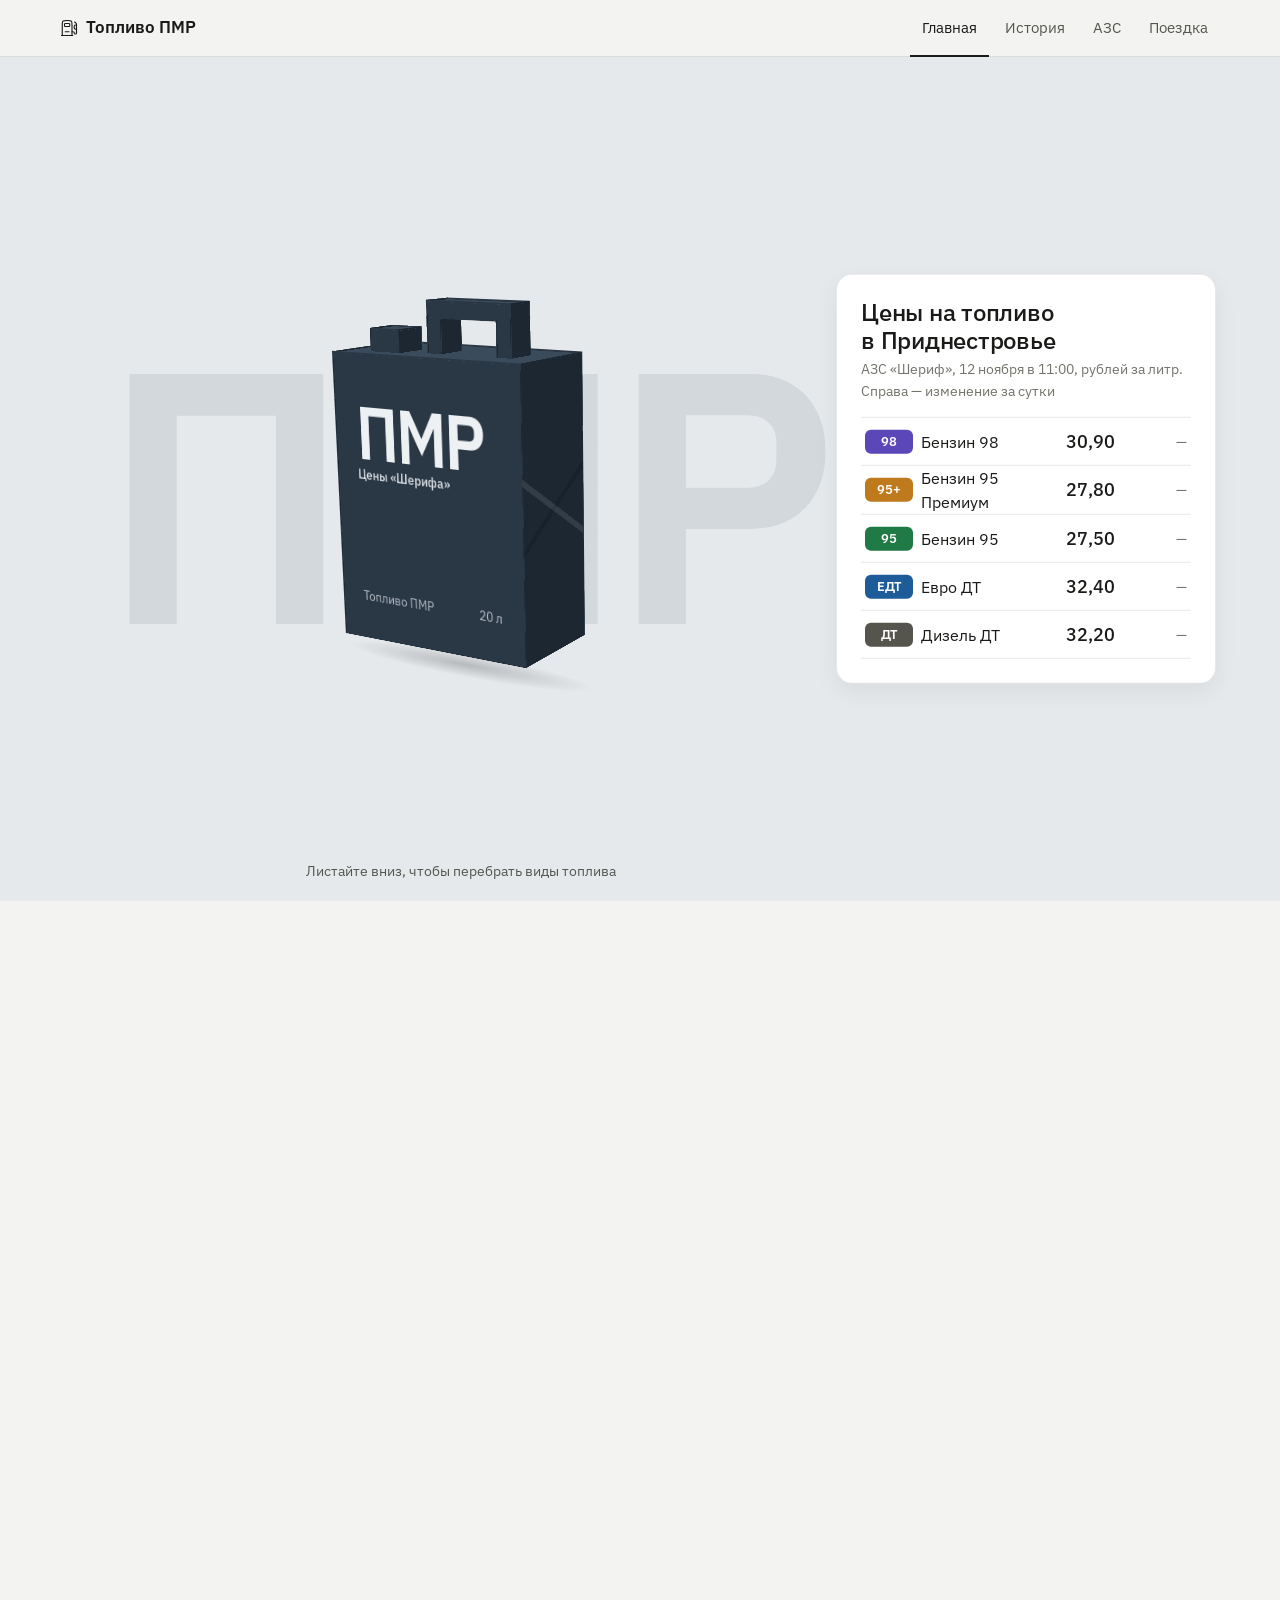
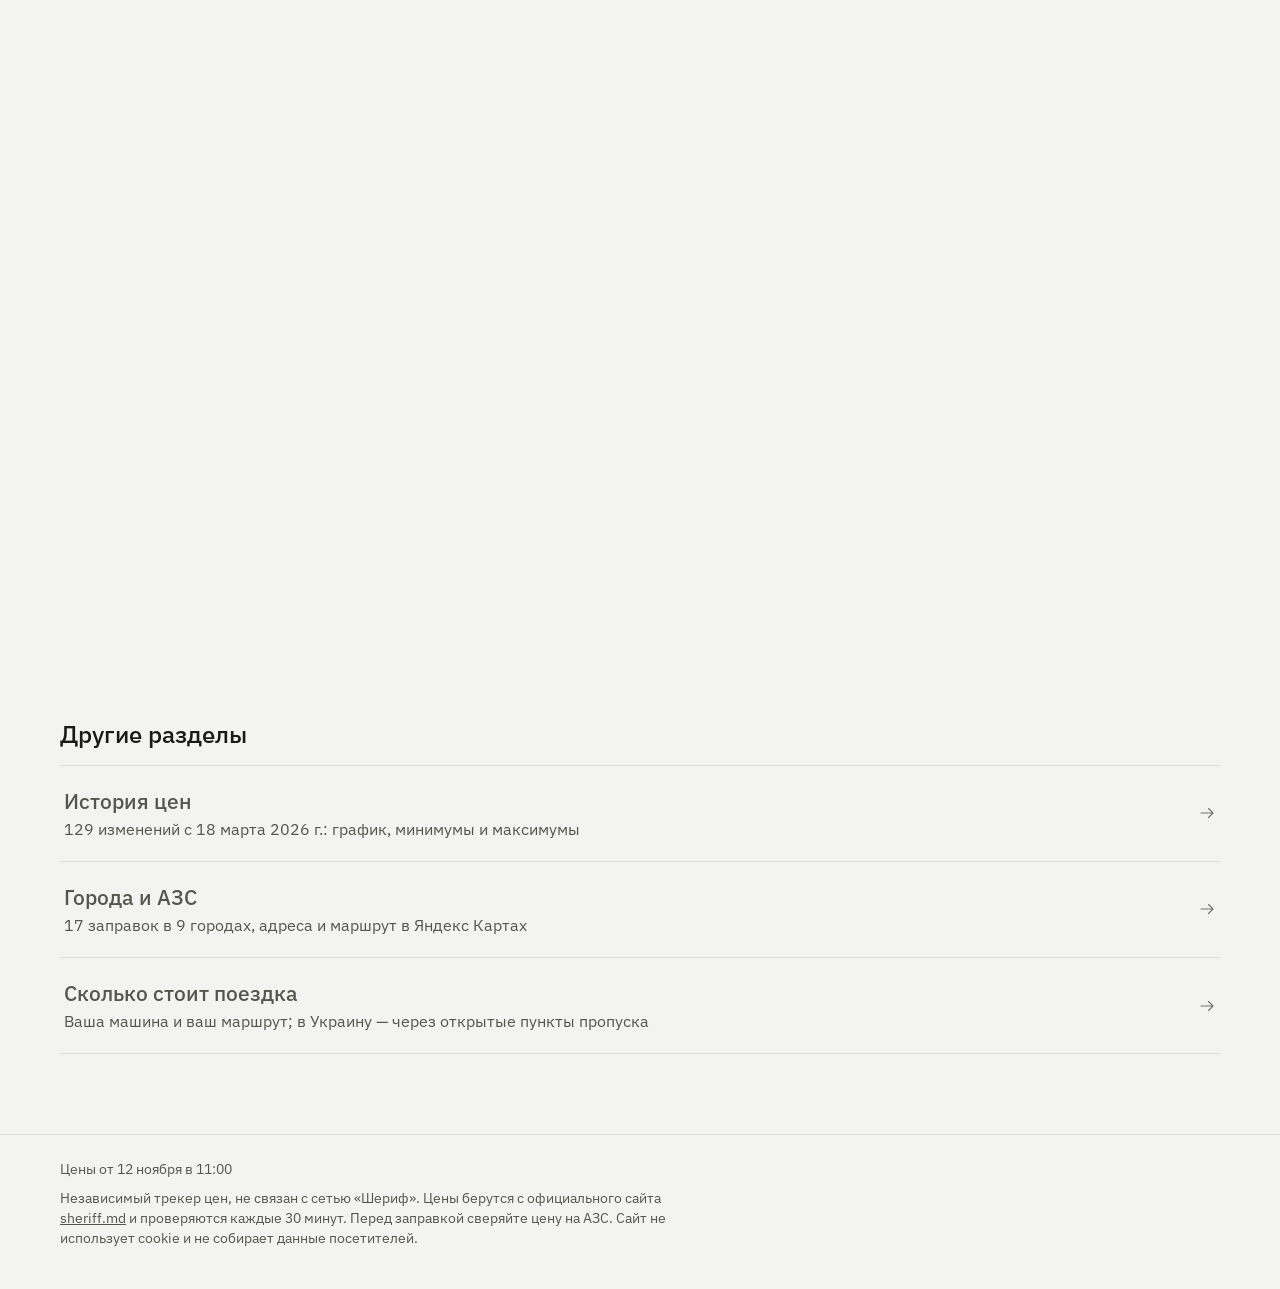
==== commit 8c7aac5d: "fix: solid canister in Safari, lighter phone scroll, 24h price change Faces without radius and with " ====
--- a/index.html
+++ b/index.html
@@ -20,7 +20,7 @@
 .story{position:relative}
 #trigs{position:absolute;inset:0;pointer-events:none}
 .trig{height:100vh;height:100svh}
-.stage{position:sticky;top:var(--head);height:calc(100vh - var(--head));height:calc(100svh - var(--head));overflow:hidden;perspective:1300px;background:var(--st);transition:background-color .5s var(--ease);contain:layout paint}
+.stage{position:sticky;top:var(--head);height:calc(100vh - var(--head));height:calc(100svh - var(--head));overflow:hidden;perspective:1300px;background:var(--st);transition:background-color .5s var(--ease)}
 .word{position:absolute;inset:0;pointer-events:none}
 .word span{position:absolute;left:36%;top:50%;transform:translate(-50%,-46%);font-weight:600;letter-spacing:-.05em;line-height:.8;font-size:clamp(7rem,28vw,24rem);color:var(--soft);opacity:0;transition:opacity .5s var(--ease),color .5s var(--ease);white-space:nowrap}
 .word span.on{opacity:1}
@@ -28,8 +28,11 @@
 /* закрытая 3D-канистра: корпус, ручка на стойках и крышка — коробки из шести граней */
 .can-pos{position:absolute;left:36%;top:52%;width:0;height:0;transform-style:preserve-3d;z-index:2}
 .can{position:absolute;left:0;top:0;width:0;height:0;transform-style:preserve-3d;will-change:transform}
+/* на телефоне канистра не крутится за каждым кадром прокрутки, а делает один оборот при смене топлива */
+.touch .can{transition:transform .9s var(--ease)}
 .part{position:absolute;left:0;top:0;width:0;height:0;transform-style:preserve-3d}
-.f{position:absolute;border-radius:6px;backface-visibility:hidden;transition:background-color .5s var(--ease)}
+/* грани без скруглений и с нахлёстом в 1px, иначе в Safari на стыках просвечивает фон */
+.f{position:absolute;transition:background-color .5s var(--ease)}
 .f-front,.f-back{background:var(--can)}
 .f-left,.f-right,.f-bottom{background:var(--can-side)}
 .f-top{background:var(--can-top)}
@@ -59,9 +62,12 @@
 .spark-cap{font-size:.8rem;color:var(--ink-3);margin-top:4px}
 .acts{display:flex;gap:8px;flex-wrap:wrap;margin-top:20px}
 .rows{list-style:none;padding:0;margin-top:16px;border-top:1px solid var(--line)}
-.rows button{width:100%;display:grid;grid-template-columns:48px 1fr auto;align-items:center;gap:8px;min-height:48px;background:none;border:0;border-bottom:1px solid var(--line);padding:0 4px;text-align:left;cursor:pointer;transition:background-color .15s var(--ease)}
+.rows button{width:100%;display:grid;grid-template-columns:48px 1fr auto 64px;align-items:center;gap:8px;min-height:48px;background:none;border:0;border-bottom:1px solid var(--line);padding:0 4px;text-align:left;cursor:pointer;transition:background-color .15s var(--ease)}
 .rows button:hover{background:var(--bg)}
 .rows b{font-weight:500;font-size:1.1rem}
+/* изменение за сутки рядом с ценой */
+.rows .day{font-size:.85rem;text-align:right;color:var(--ink-3)}
+.rows .day.d-down{color:var(--down)}.rows .day.d-up{color:var(--up)}
 .hint{position:absolute;left:36%;bottom:20px;transform:translateX(-50%);font-size:.85rem;color:var(--ink-2);z-index:5;transition:opacity .3s}
 
 /* дальше — разделы */
@@ -86,7 +92,7 @@
   .acts{margin-top:12px}
   .acts .btn{height:40px;flex:1;padding:0 12px;white-space:nowrap}
   .rows{margin-top:8px}
-  .rows button{min-height:40px}
+  .rows button{min-height:40px;grid-template-columns:44px 1fr auto 48px;font-size:.92rem}
   .rows b{font-size:1rem}
   .hint{display:none}
   .sections{padding-block:48px 0}
@@ -116,11 +122,13 @@
 chrome();
 const $ = s => document.querySelector(s);
 const reduce = matchMedia('(prefers-reduced-motion:reduce)').matches;
+const touch = matchMedia('(pointer:coarse)').matches;
+document.documentElement.classList.toggle('touch', touch);
 let api = null, current = 'intro', built = false;
 
 // ---------- канистра: коробка из шести граней с центром в начале координат
 function box(w, h, d, cls = '', front = '') {
-  const f = (name, fw, fh, tr, inner = '') => `<div class="f f-${name} ${name === 'left' || name === 'right' || name === 'back' ? cls : ''}" style="width:${fw}px;height:${fh}px;left:${-fw / 2}px;top:${-fh / 2}px;transform:${tr}">${inner}</div>`;
+  const f = (name, fw0, fh0, tr, inner = '', fw = fw0 + 2, fh = fh0 + 2) => `<div class="f f-${name} ${name === 'left' || name === 'right' || name === 'back' ? cls : ''}" style="width:${fw}px;height:${fh}px;left:${-fw / 2}px;top:${-fh / 2}px;transform:${tr}">${inner}</div>`;
   return f('front', w, h, `translateZ(${d / 2}px)`, front) + f('back', w, h, `rotateY(180deg) translateZ(${d / 2}px)`)
     + f('right', d, h, `rotateY(90deg) translateZ(${w / 2}px)`) + f('left', d, h, `rotateY(-90deg) translateZ(${w / 2}px)`)
     + f('top', w, d, `rotateX(90deg) translateZ(${h / 2}px)`) + f('bottom', w, d, `rotateX(-90deg) translateZ(${h / 2}px)`);
@@ -133,9 +141,10 @@
   $('#can').innerHTML =
     box(W, H, D, 'x', label)
     + part(hx, top - post - th / 2, 0, box(hb, th, D * .3))                                   // ручка
-    + part(hx - hb / 2 + th / 2, top - post / 2, 0, box(th, post, D * .3))                    // стойки ручки
-    + part(hx + hb / 2 - th / 2, top - post / 2, 0, box(th, post, D * .3))
-    + part(-W * .3, top - W * .05, D * .1, box(W * .16, W * .1, W * .16))                     // крышка горловины
+    // стойки ручки и крышка заходят на 6px внутрь корпуса, чтобы не было щели на стыке
+    + part(hx - hb / 2 + th / 2, top - post / 2 + 3, 0, box(th, post + 6, D * .3))           // стойки ручки
+    + part(hx + hb / 2 - th / 2, top - post / 2 + 3, 0, box(th, post + 6, D * .3))
+    + part(-W * .3, top - W * .05 + 3, D * .1, box(W * .16, W * .1 + 6, W * .16))             // крышка горловины
     + `<div class="shadow" style="transform:translateY(${H / 2 + 4}px) rotateX(90deg)"></div>`;
 }
 
@@ -166,8 +175,10 @@
 
 function infoHtml(id) {
   if (id === 'intro') {
-    return `<h1>Цены на топливо в Приднестровье</h1><p class="sub">АЗС «Шериф», ${fmtDateTime(api.latest.changedAt)}, рублей за литр</p>
-      <ul class="rows num">${api.fuels.map(f => `<li><button type="button" data-go="${f.id}">${tag(f.id)}<span>${esc(f.name)}</span><b>${rub(api.price(f.id))}</b></button></li>`).join('')}</ul>`;
+    // за сутки: текущая цена минус цена, которая действовала 24 часа назад
+    const day = id => { const d = api.changeOver(id, 1); return !d ? '<span class="day">—</span>' : `<span class="day ${d < 0 ? 'd-down' : 'd-up'}">${d < 0 ? '−' : '+'}${rub(Math.abs(d))}</span>`; };
+    return `<h1>Цены на топливо в Приднестровье</h1><p class="sub">АЗС «Шериф», ${fmtDateTime(api.latest.changedAt)}, рублей за литр. Справа — изменение за сутки</p>
+      <ul class="rows num">${api.fuels.map(f => `<li><button type="button" data-go="${f.id}">${tag(f.id)}<span>${esc(f.name)}</span><b>${rub(api.price(f.id))}</b>${day(f.id)}</button></li>`).join('')}</ul>`;
   }
   const f = api.fuel(id), lc = api.lastChange(id), m = api.changeOver(id, 30), usd = api.usd(id), card = api.latest.cards?.[1]?.rub?.[id], sp = sparkline(id);
   return `<h2>${tag(id)}${esc(f.name)}</h2><div class="price num">${rub(api.price(id))}<small>₽ за литр</small></div>
@@ -187,6 +198,7 @@
   if (id === 'intro') delete document.documentElement.dataset.fuel; else document.documentElement.dataset.fuel = id;
   document.querySelectorAll('.word span').forEach(w => w.classList.toggle('on', w.dataset.w === id));
   fillCan(id);
+  if (touch && !reduce) $('#can').style.transform = `rotateX(-12deg) rotateY(${-28 + Math.max(api.fuels.findIndex(f => f.id === id) + 1, 0) * 360}deg)`;
   const info = $('#info');
   info.classList.add('swap');
   setTimeout(() => {
@@ -202,8 +214,9 @@
 function frame() {
   ticking = false; if (!built) return;
   const local = scrollY - storyTop, p = Math.min(Math.max(local / storyRange, 0), 1);
+  $('#hint').style.opacity = local > 40 ? 0 : 1;
+  if (touch && !reduce) return;
   $('#can').style.transform = reduce ? 'rotateX(-12deg) rotateY(-28deg)' : `rotateX(${(-12 - my * 10).toFixed(1)}deg) rotateY(${(-28 + p * 540 + mx * 20).toFixed(1)}deg)`;
-  $('#hint').style.opacity = local > 40 ? 0 : 1;
 }
 const req = () => { if (!ticking) { ticking = true; requestAnimationFrame(frame); } };
 addEventListener('scroll', req, { passive: true });
--- a/assets/app.css
+++ b/assets/app.css
@@ -38,7 +38,7 @@
 .chip{display:inline-flex;align-items:center;gap:8px;height:36px;border:1px solid var(--line);background:var(--surface);border-radius:var(--r);padding:0 12px;font-size:.92rem;cursor:pointer;transition:background-color .15s var(--ease),border-color .15s var(--ease),color .15s var(--ease)}
 .chip:hover{border-color:rgba(26,26,24,.3)}
 .chip[aria-pressed=true]{background:var(--ink);color:#fff;border-color:var(--ink)}
-.chip .sw{width:10px;height:10px;border-radius:3px;flex:none}
+.chip .tag{min-width:32px;height:20px;font-size:.72rem;border-radius:4px}
 .chip .n{color:var(--ink-3)}
 .chip[aria-pressed=true] .n{color:rgba(255,255,255,.65)}
 .d-down{color:var(--down)}.d-up{color:var(--up)}
